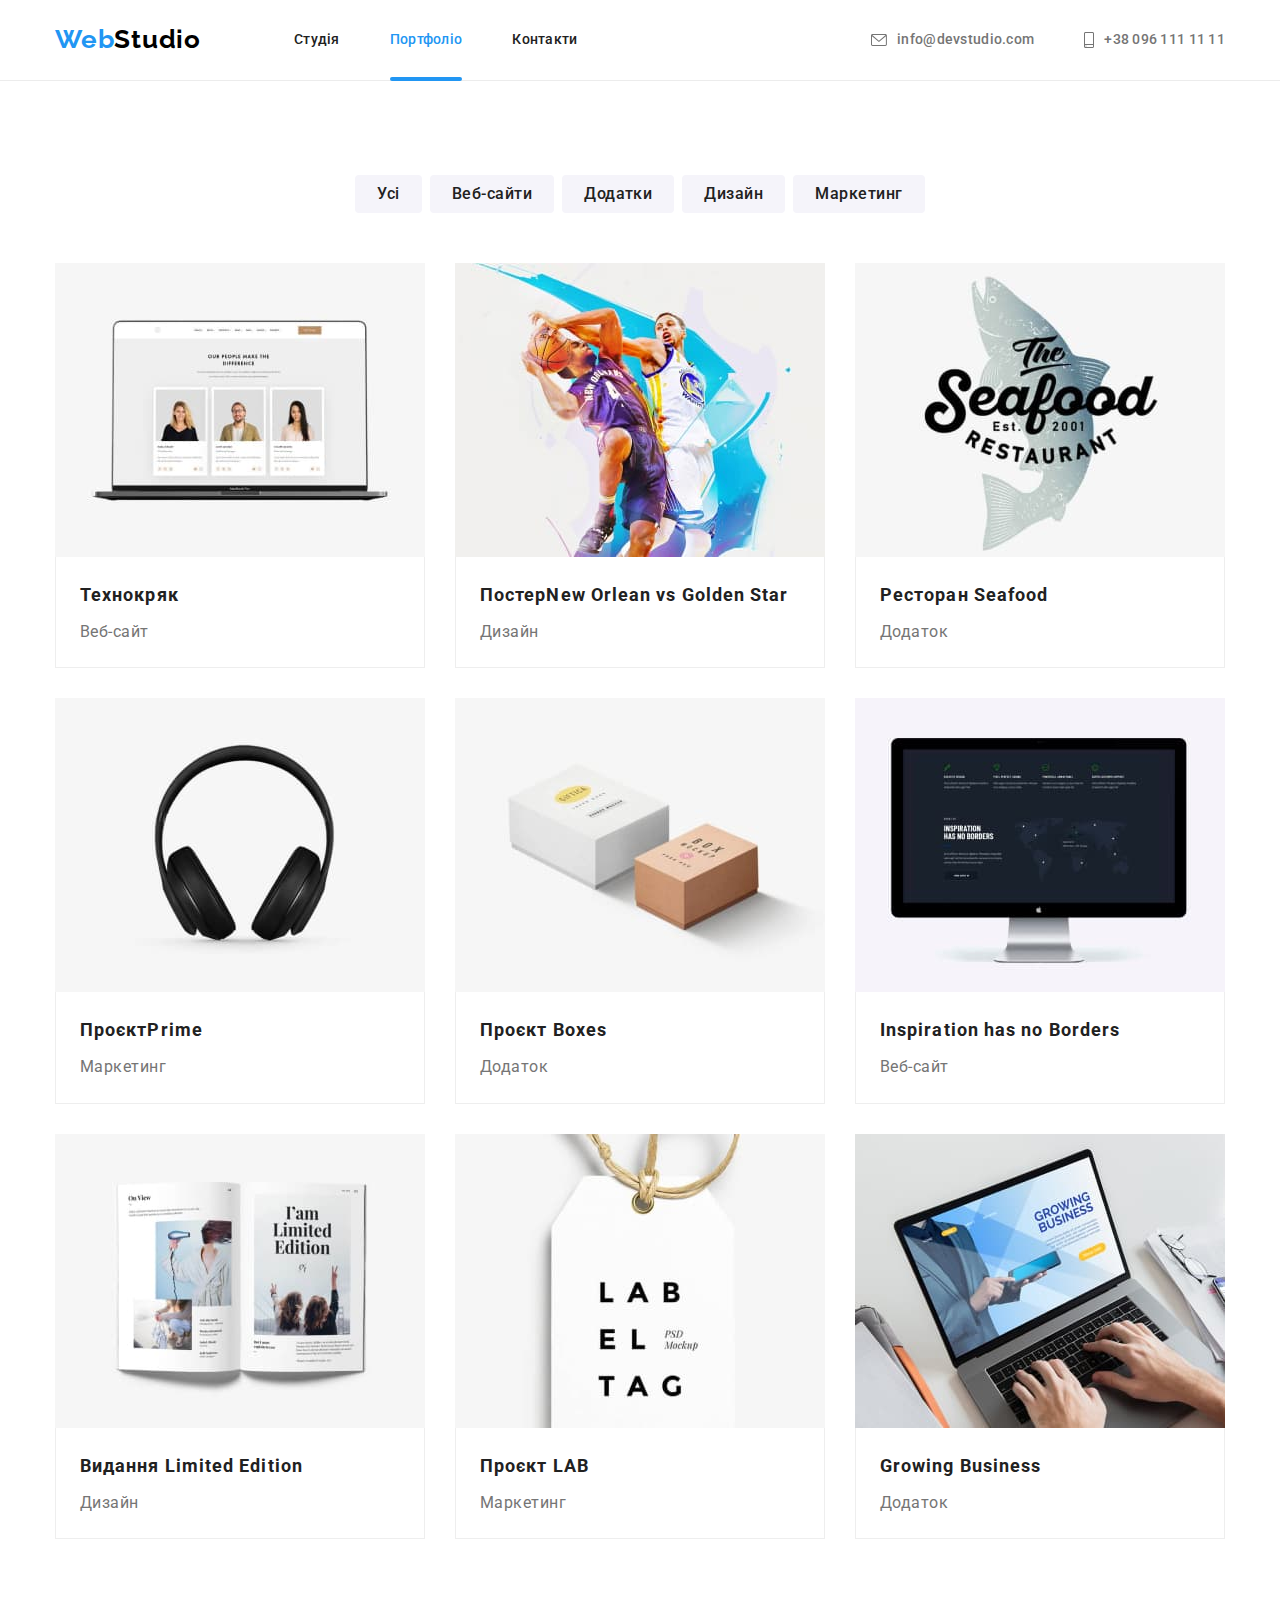
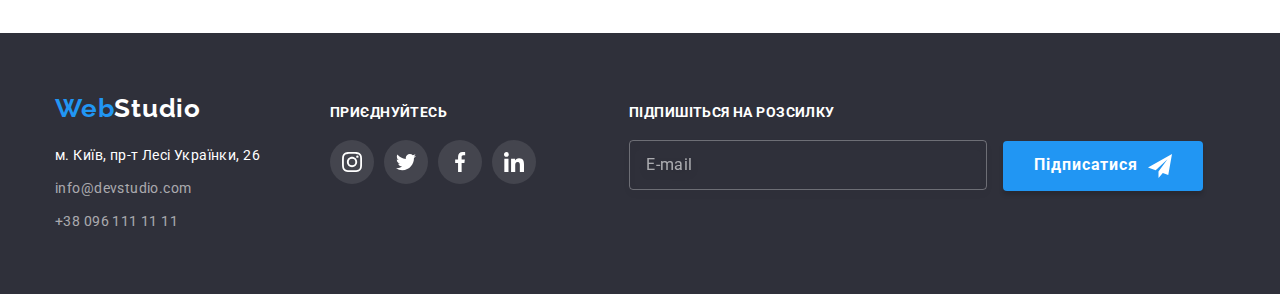
==== portfolio.html @ e301bd8f "Initial commit" ====
<!DOCTYPE html>
<html lang="uk">
  <head>
    <meta charset="UTF-8" />
    <meta http-equiv="X-UA-Compatible" content="IE=edge" />
    <meta name="viewport" content="width=device-width, initial-scale=1.0" />
    <link rel="preconnect" href="https://fonts.googleapis.com" />
    <link rel="preconnect" href="https://fonts.gstatic.com" crossorigin />
    <link
      href="https://fonts.googleapis.com/css2?family=Raleway:wght@700&family=Roboto:wght@400;500;700;900&display=swap"
      rel="stylesheet"
    />
    <link
      rel="stylesheet"
      href="https://cdnjs.cloudflare.com/ajax/libs/modern-normalize/1.1.0/modern-normalize.min.css"
    />
    <link rel="stylesheet" href="./css/styles.css" />
    <title>Портфоліо</title>
  </head>
  <body>
    <header class="header">
      <div class="container header-container">
        <nav class="header-nav">
          <a href="/" lang="en" class="logo link"
            ><span class="logo-web">Web</span>Studio</a
          >
          <ul class="header-list list">
            <li class="header-item">
              <a href="./index.html" class="link">Студія</a>
            </li>
            <li class="header-item">
              <a href="#" class="link current">Портфоліо</a>
            </li>
            <li class="header-item"><a href="#" class="link">Контакти</a></li>
          </ul>
        </nav>
        <ul class="kontacts-list list">
          <li class="kontakts-item">
            <a href="mailto:info@devstudio.com" class="link">
              <svg class="icon-mail" width="16" height="12">
                <use href="./img/icons.svg#icon-mail"></use>
              </svg>
              info@devstudio.com
            </a>
          </li>
          <li class="kontakts-item">
            <a href="tel:+380961111111" class="link">
              <svg class="icon-tel" width="10" height="16">
                <use href="./img/icons.svg#icon-tel"></use>
              </svg>
              +38 096 111 11 11
            </a>
          </li>
        </ul>
      </div>
    </header>
    <main>
      <!--Portfolio -->
      <section class="portfolio section">
        <div class="container">
          <h1 class="portfolio-title">Портфоліо</h1>
          <ul class="btn-list list">
            <li class="btn-item">
              <button type="button" class="portfolio-btn">Усі</button>
            </li>
            <li class="btn-item">
              <button type="button" class="portfolio-btn">Веб-сайти</button>
            </li>
            <li class="btn-item">
              <button type="button" class="portfolio-btn">Додатки</button>
            </li>
            <li class="btn-item">
              <button type="button" class="portfolio-btn">Дизайн</button>
            </li>
            <li class="btn-item">
              <button type="button" class="portfolio-btn">Маркетинг</button>
            </li>
          </ul>
          <ul class="img-list list">
            <li class="img-item">
              <a href="#" class="portfolio-link link">
                <div class="portfolio-thumb">
                  <img
                    src="./img/portfolio/techno.jpeg"
                    alt="відкрита веб-сторінка"
                    width="370"
                    height="294"
                  />
                  <div class="portfolio-hov">
                    <p class="hov-text">
                      Ресурс пропонує комплексні пропозиції з різним рівнем
                      функціоналу та сервісів. Все це дозволить відвідувачу
                      отримати вичерпні відомості про компанію чи приватну
                      особу.
                    </p>
                  </div>
                </div>
                <div class="img-description">
                  <h2 class="title">Технокряк</h2>
                  <p class="text">Веб-сайт</p>
                </div>
              </a>
            </li>
            <li class="img-item">
              <a href="#" class="portfolio-link link">
                <div class="portfolio-thumb">
                  <img
                    src="./img/portfolio/poster.jpeg"
                    alt="постер баскетбольної ко
                            манди"
                    width="370"
                    height="294"
                  />
                  <div class="portfolio-hov">
                    <p class="hov-text">
                      Ресурс пропонує комплексні пропозиції з різним рівнем
                      функціоналу та сервісів. Все це дозволить відвідувачу
                      отримати вичерпні відомості про компанію чи приватну
                      особу.
                    </p>
                  </div>
                </div>
                <div class="img-description">
                  <h2 class="title">
                    Постер<span lang="en">New Orlean vs Golden Star</span>
                  </h2>
                  <p class="text">Дизайн</p>
                </div>
              </a>
            </li>
            <li class="img-item">
              <a href="#" class="portfolio-link link">
                <div class="portfolio-thumb">
                  <img
                    src="./img/portfolio/restaurant.jpeg"
                    alt="логотип ресторану"
                    width="370"
                    height="294"
                  />
                  <div class="portfolio-hov">
                    <p class="hov-text">
                      Ресурс пропонує комплексні пропозиції з різним рівнем
                      функціоналу та сервісів. Все це дозволить відвідувачу
                      отримати вичерпні відомості про компанію чи приватну
                      особу.
                    </p>
                  </div>
                </div>
                <div class="img-description">
                  <h2 class="title">Ресторан <span lang="en">Seafood</span></h2>
                  <p class="text">Додаток</p>
                </div>
              </a>
            </li>
            <li class="img-item">
              <a href="#" class="portfolio-link link">
                <div class="portfolio-thumb">
                  <img
                    src="./img/portfolio/project-prime.jpeg"
                    alt="навушники"
                    width="370"
                    height="294"
                  />
                  <div class="portfolio-hov">
                    <p class="hov-text">
                      Ресурс пропонує комплексні пропозиції з різним рівнем
                      функціоналу та сервісів. Все це дозволить відвідувачу
                      отримати вичерпні відомості про компанію чи приватну
                      особу.
                    </p>
                  </div>
                </div>
                <div class="img-description">
                  <h2 class="title">Проєкт<span lang="en">Prime</span></h2>
                  <p class="text">Маркетинг</p>
                </div>
              </a>
            </li>
            <li class="img-item">
              <a href="#" class="portfolio-link link">
                <div class="portfolio-thumb">
                  <img
                    src="./img/portfolio/project-boxes.jpeg"
                    alt="коробки"
                    width="370"
                    height="294"
                  />
                  <div class="portfolio-hov">
                    <p class="hov-text">
                      Ресурс пропонує комплексні пропозиції з різним рівнем
                      функціоналу та сервісів. Все це дозволить відвідувачу
                      отримати вичерпні відомості про компанію чи приватну
                      особу.
                    </p>
                  </div>
                </div>
                <div class="img-description">
                  <h2 class="title">Проєкт <span lang="en">Boxes</span></h2>
                  <p class="text">Додаток</p>
                </div>
              </a>
            </li>
            <li class="img-item">
              <a href="#" class="portfolio-link link">
                <div class="portfolio-thumb">
                  <img
                    src="./img/portfolio/inspiration.jpeg"
                    alt="веб-сторінка дизайнерів"
                    width="370"
                    height="294"
                  />
                  <div class="portfolio-hov">
                    <p class="hov-text">
                      Ресурс пропонує комплексні пропозиції з різним рівнем
                      функціоналу та сервісів. Все це дозволить відвідувачу
                      отримати вичерпні відомості про компанію чи приватну
                      особу.
                    </p>
                  </div>
                </div>
                <div class="img-description">
                  <h2 class="title">
                    <span lang="en">Inspiration has no Borders</span>
                  </h2>
                  <p class="text">Веб-сайт</p>
                </div>
              </a>
            </li>
            <li class="img-item">
              <a href="#" class="portfolio-link link">
                <div class="portfolio-thumb">
                  <img
                    src="./img/portfolio/limited-edition.jpeg"
                    alt="розгорнута книга"
                    width="370"
                    height="294"
                  />
                  <div class="portfolio-hov">
                    <p class="hov-text">
                      Ресурс пропонує комплексні пропозиції з різним рівнем
                      функціоналу та сервісів. Все це дозволить відвідувачу
                      отримати вичерпні відомості про компанію чи приватну
                      особу.
                    </p>
                  </div>
                </div>
                <div class="img-description">
                  <h2 class="title">
                    Видання <span lang="en">Limited Edition</span>
                  </h2>
                  <p class="text">Дизайн</p>
                </div>
              </a>
            </li>
            <li class="img-item">
              <a href="#" class="portfolio-link link">
                <div class="portfolio-thumb">
                  <img
                    src="./img/portfolio/project-lab.jpeg"
                    alt="лейба"
                    width="370"
                    height="294"
                  />
                  <div class="portfolio-hov">
                    <p class="hov-text">
                      Ресурс пропонує комплексні пропозиції з різним рівнем
                      функціоналу та сервісів. Все це дозволить відвідувачу
                      отримати вичерпні відомості про компанію чи приватну
                      особу.
                    </p>
                  </div>
                </div>
                <div class="img-description">
                  <h2 class="title">Проєкт <span lang="en">LAB</span></h2>
                  <p class="text">Маркетинг</p>
                </div>
              </a>
            </li>
            <li class="img-item">
              <a href="#" class="portfolio-link link">
                <div class="portfolio-thumb">
                  <img
                    src="./img/portfolio/growing-buisnes.jpeg"
                    alt="друкування на клавіатурі ноутбука"
                    width="370"
                    height="294"
                  />
                  <div class="portfolio-hov">
                    <p class="hov-text">
                      Ресурс пропонує комплексні пропозиції з різним рівнем
                      функціоналу та сервісів. Все це дозволить відвідувачу
                      отримати вичерпні відомості про компанію чи приватну
                      особу.
                    </p>
                  </div>
                </div>
                <div class="img-description">
                  <h2 class="title">
                    <span lang="en">Growing Business</span>
                  </h2>
                  <p class="text">Додаток</p>
                </div>
              </a>
            </li>
          </ul>
        </div>
      </section>
    </main>
    <footer class="footer">
      <div class="footer-container container">
        <div>
          <a href="/" lang="en" class="logo-footer link"
            ><span class="logo-web">Web</span>Studio</a
          >
          <address class="footer-address">
            <ul class="footer-list list">
              <li class="footer-item">
                <a
                  href="https://goo.gl/maps/bjUP8EC5XPc2eE5U6"
                  target="_blank"
                  rel="noopener noreferrer nofollow "
                  class="link-address link"
                  >м. Київ, пр-т Лесі Українки, 26
                </a>
              </li>
              <li class="footer-item">
                <a href="mailto:info@devstudio.com" class="link"
                  >info@devstudio.com</a
                >
              </li>
              <li class="footer-item">
                <a href="tel:+380961111111" class="link">+38 096 111 11 11</a>
              </li>
            </ul>
          </address>
        </div>
        <div class="footer-social">
          <p class="footer-text">приєднуйтесь</p>
          <ul class="footer-soc-list list">
            <li class="social-item">
              <a class="footer-soc-link link" href="#">
                <svg class="footer-soc-icon" width="20" height="20">
                  <use href="./img/icons.svg#icon-instagram"></use>
                </svg>
              </a>
            </li>
            <li class="social-item">
              <a class="footer-soc-link link" href="#">
                <svg class="footer-soc-icon" width="20" height="20">
                  <use href="./img/icons.svg#icon-twitter"></use>
                </svg>
              </a>
            </li>
            <li class="social-item">
              <a class="footer-soc-link link" href="#">
                <svg class="footer-soc-icon" width="20" height="20">
                  <use href="./img/icons.svg#icon-facebook"></use>
                </svg>
              </a>
            </li>
            <li class="social-item">
              <a class="footer-soc-link link" href="#">
                <svg class="footer-soc-icon" width="20" height="20">
                  <use href="./img/icons.svg#icon-linkedin"></use>
                </svg>
              </a>
            </li>
          </ul>
        </div>
        <form class="footer-form">
          <p class="footer-text">підпишіться на розсилку</p>
          <input
            type="email"
            name="email"
            placeholder="E-mail"
            class="form-input"
          />
          <button type="submit" class="form-btn">
            <span>Підписатися</span>
            <svg width="24" height="24" class="send-icon">
              <use href="./img/icons.svg#icon-send"></use>
            </svg>
          </button>
        </form>
      </div>
    </footer>
  </body>
</html>
---- css/styles.css ----
:root {
  --primary-text-color: #757575;
  --title-text-color: #212121;
  --accent-color: #2196f3;
  --white-color: #ffffff;
  --logo-color: #000000;
  --background-color-footer: #2f303a;
  --background-color-main: #f5f5f5;
  --background-color-team: #f5f4fa;
  --footer-address-color: rgba(255, 255, 255, 0.6);
  --main-icon-color: #afb1b8;
}

body {
  color: var(--primary-text-color);
  font-family: "Roboto", sans-serif;
  font-weight: 400;
}

h1,
h2,
h3,
h4,
h5,
h6,
ul,
p {
  margin: 0;
  padding: 0;
}

.container {
  width: 1200px;
  padding-left: 15px;
  padding-right: 15px;
  margin-left: auto;
  margin-right: auto;
}

.section {
  padding-top: 94px;
  padding-bottom: 94px;
}

.link {
  text-decoration: none;
}

.list {
  list-style: none;
}

img,
svg {
  display: block;
}

/* Header */

.header {
  background-color: var(--white-color);
  border-bottom: 1px solid #ececec;
}

.header-container {
  display: flex;
  align-items: center;
}

.header-nav {
  display: flex;
}

.logo {
  color: var(--logo-color);
  font-family: "Raleway";
  font-weight: 700;
  font-size: 26px;
  line-height: 1.2;
  letter-spacing: 0.03em;
  margin-right: 93px;
  display: block;
  padding-top: 24px;
  padding-bottom: 25px;
}

.logo-web {
  color: var(--accent-color);
}

.header-list,
.kontacts-list {
  display: flex;
  align-items: center;
}

.header-list .link,
.kontacts-list .link {
  color: var(--title-text-color);
  font-weight: 500;
  font-size: 14px;
  line-height: 1.1;
  letter-spacing: 0.02em;
  padding-top: 32px;
  padding-bottom: 32px;
  display: flex;
  align-items: center;
  transition: color 250ms cubic-bezier(0.4, 0, 0.2, 1);
}

.header-list .link:hover,
.header-list .link:focus {
  color: var(--accent-color);
}

.header-list .current {
  position: relative;
  display: block;
  color: var(--accent-color);
}

.header-list .current::after {
  content: "";
  position: absolute;
  left: 0;
  bottom: -1px;
  display: block;
  width: 100%;
  height: 4px;
  background-color: var(--accent-color);
  border-radius: 2px;
}

.kontacts-list .link {
  color: var(--primary-text-color);
  transition: color 250ms cubic-bezier(0.4, 0, 0.2, 1);
}

.kontacts-list .link:hover,
.kontacts-list .link:focus {
  color: var(--accent-color);
}

.kontacts-list .link:hover svg,
.kontacts-list .link:focus svg {
  fill: var(--accent-color);
}

.header-item,
.kontakts-item:not(:last-child) {
  margin-right: 50px;
}

.kontacts-list {
  margin-left: auto;
}

.icon-mail,
.icon-tel {
  margin-right: 10px;
  fill: var(--primary-text-color);
  transition: fill 250ms cubic-bezier(0.4, 0, 0.2, 1);
}

.icon-tel:hover,
.icon-tel:focus {
  fill: var(--accent-color);
}

/* Hero */

.hero {
  max-width: 1600px;
  background-image: linear-gradient(
      rgba(47, 48, 58, 0.4),
      rgba(47, 48, 58, 0.4)
    ),
    url(../img/hero-bg.jpeg);
  background-color: #c4c4c4;
  text-align: center;
  padding-top: 200px;
  padding-bottom: 200px;
  margin-left: auto;
  margin-right: auto;
}

.hero-title {
  color: var(--white-color);
  font-weight: 900;
  font-size: 44px;
  line-height: 1.4;
  text-align: center;
  letter-spacing: 0.06em;
  text-transform: uppercase;
  width: 696px;
  margin-bottom: 30px;
  margin-right: auto;
  margin-left: auto;
}

.hero-btn {
  color: var(--white-color);
  background-color: var(--accent-color);
  font-weight: 700;
  font-size: 16px;
  line-height: 1.9;
  letter-spacing: 0.06em;
  cursor: pointer;
  font-family: inherit;
  padding: 10px 32px;
  border-width: 0;
  border-radius: 4px;
  box-shadow: 0px 4px 4px rgba(0, 0, 0, 0.15);
  transition: background-color 250ms cubic-bezier(0.4, 0, 0.2, 1);
}

.hero-btn:hover,
.hero-btn:focus {
  background-color: #188ce8;
}

/* Features */

.features,
.about {
  background-color: var(--white-color);
}

.features-img {
  display: flex;
  align-items: center;
  justify-content: center;
  width: 270px;
  height: 120px;
  background-color: var(--background-color-team);
  border-radius: 4px;
  margin-bottom: 30px;
}

.features-title {
  position: absolute;
  white-space: nowrap;
  width: 1px;
  height: 1px;
  overflow: hidden;
  border: 0;
  padding: 0;
  clip: rect(0 0 0 0);
  clip-path: inset(50%);
  margin: -1px;
}

.features-list {
  display: flex;
}

.features-list .title {
  color: var(--title-text-color);
  font-weight: 700;
  font-size: 14px;
  line-height: 1.1;
  letter-spacing: 0.03em;
  text-transform: uppercase;
  margin-bottom: 10px;
}

.features-item {
  width: 270px;
}

.features-item:not(:last-child) {
  margin-right: 30px;
}

.features-text {
  font-size: 14px;
  line-height: 1.7;
  letter-spacing: 0.03em;
}

/* About */

.about {
  padding-top: 0;
}

.about-title,
.team-title,
.clients-title {
  color: var(--title-text-color);
  font-weight: 700;
  font-size: 36px;
  line-height: 1.2;
  text-align: center;
  letter-spacing: 0.03em;
  margin-bottom: 50px;
}

.about-list {
  display: flex;
}

.about-item {
  position: relative;
}

.about-item:not(:last-child) {
  margin-right: 30px;
}

.about-description {
  position: absolute;
  left: 0;
  bottom: 0;
  display: flex;
  align-items: center;
  justify-content: center;
  width: 370px;
  height: 70px;
  background-color: rgba(47, 48, 58, 0.8);
}

.about-text {
  font-weight: 700;
  font-size: 14px;
  line-height: 1.1;
  text-align: center;
  letter-spacing: 0.03em;
  text-transform: uppercase;
  color: var(--white-color);
}

/* Our team */

.team {
  background-color: var(--background-color-team);
}

.team-list {
  display: flex;
}

.team-list .title {
  color: var(--title-text-color);
  font-weight: 500;
  font-size: 16px;
  line-height: 1.2;
  text-align: center;
  letter-spacing: 0.03em;
  margin-bottom: 10px;
}

.team-item {
  background-color: var(--white-color);
  width: 270px;
  box-shadow: 0px 1px 3px rgba(0, 0, 0, 0.12), 0px 1px 1px rgba(0, 0, 0, 0.14),
    0px 2px 1px rgba(0, 0, 0, 0.2);
  border-radius: 0px 0px 4px 4px;
}

.team-item:not(:last-child) {
  margin-right: 30px;
}

.team-text {
  font-size: 16px;
  line-height: 1.2;
  text-align: center;
  letter-spacing: 0.03em;
  margin-bottom: 16px;
}

.team-img {
  margin-bottom: 30px;
}

.social-list {
  display: flex;
  justify-content: center;
  margin-bottom: 30px;
}

.social-item {
  display: flex;
  width: 44px;
  height: 44px;
}

.social-link {
  display: flex;
  justify-content: center;
  align-items: center;
  width: 100%;
  height: 100%;
  border-radius: 50%;
  transition: background-color 250ms cubic-bezier(0.4, 0, 0.2, 1);
}

.social-link:hover,
.social-link:focus {
  background-color: var(--accent-color);
}

.social-link:hover svg,
.social-link:focus svg {
  fill: var(--white-color);
}

.social-item:not(:last-child) {
  margin-right: 10px;
}

.social-icon {
  fill: var(--main-icon-color);
  transition: fill 250ms cubic-bezier(0.4, 0, 0.2, 1);
}

/* Clients */

.clients-list {
  display: flex;
  justify-content: center;
}

.clients-item:not(:last-child) {
  margin-right: 30px;
}

.clients-link {
  display: flex;
  justify-content: center;
  align-items: center;
  width: 170px;
  height: 92px;
  border: 1px solid #afb1b8;
  border-radius: 4px;
  transition: border-color 250ms cubic-bezier(0.4, 0, 0.2, 1);
}

.client-icon {
  fill: var(--main-icon-color);
  transition: fill 250ms cubic-bezier(0.4, 0, 0.2, 1);
}

.clients-link:hover,
.clients-link:focus {
  border-color: var(--accent-color);
}

.clients-link:hover svg,
.clients-link:focus svg {
  fill: var(--accent-color);
}

/* Footer */

.footer-container {
  display: flex;
  align-items: baseline;
}

.footer {
  background-color: var(--background-color-footer);
  padding-top: 60px;
  padding-bottom: 60px;
}

.logo-footer {
  color: var(--white-color);
  font-family: "Raleway";
  font-weight: 700;
  font-size: 26px;
  line-height: 1.2;
  letter-spacing: 0.03em;
}

.footer-address {
  font-style: normal;
}

.footer-list {
  margin-top: 20px;
}

.footer-item .link {
  color: var(--footer-address-color);
  font-size: 14px;
  line-height: 1.7;
  letter-spacing: 0.03em;
  transition: color 250ms cubic-bezier(0.4, 0, 0.2, 1);
}

.footer-item .link-address {
  color: var(--white-color);
  transition: color 250ms cubic-bezier(0.4, 0, 0.2, 1);
}

.footer-item:not(:last-child) {
  margin-bottom: 9px;
}

.link-address:hover,
.link-address:focus {
  color: var(--accent-color);
}

.footer-item .link:hover,
.footer-item .link:focus {
  color: var(--accent-color);
}

.footer-social {
  margin-left: 70px;
}

.footer-text {
  font-weight: 700;
  font-size: 14px;
  line-height: 1.1;
  letter-spacing: 0.03em;
  text-transform: uppercase;
  color: var(--white-color);
  margin-bottom: 20px;
}

.footer-soc-list {
  display: flex;
  justify-content: center;
}

.footer-soc-link {
  display: flex;
  justify-content: center;
  align-items: center;
  background-color: rgba(255, 255, 255, 0.1);
  border-radius: 50%;
  width: 100%;
  height: 100%;
  transition: background-color 250ms cubic-bezier(0.4, 0, 0.2, 1);
}

.footer-soc-link:hover,
.footer-soc-link:focus {
  background-color: var(--accent-color);
}

.footer-soc-icon {
  fill: var(--white-color);
}

.footer-form {
  margin-left: 93px;
}

.form-input {
  width: 358px;
  height: 50px;
  padding: 15px 16px;
  border: 1px solid rgba(255, 255, 255, 0.3);
  filter: drop-shadow(0px 4px 4px rgba(0, 0, 0, 0.15));
  border-radius: 4px;
  background-color: inherit;
  outline: transparent;
  transition: border-color 250ms cubic-bezier(0.4, 0, 0.2, 1);
  color: var(--white-color);
  font-size: 14px;
  line-height: 1.7;
  letter-spacing: 0.03em;
}

.form-input::placeholder {
  font-size: 16px;
  line-height: 1.3;
  letter-spacing: 0.03em;
  color: rgba(255, 255, 255, 0.6);
  opacity: 1;
  transition: opacity 250ms cubic-bezier(0.4, 0, 0.2, 1);
}

.form-input:focus::placeholder {
  opacity: 0;
}

.form-input:focus {
  border-color: var(--accent-color);
}

.form-btn {
  display: inline-flex;
  justify-content: center;
  align-items: center;
  width: 200px;
  height: 50px;
  padding: 0;
  margin-left: 12px;
  border: none;
  background-color: var(--accent-color);
  box-shadow: 0px 4px 4px rgba(0, 0, 0, 0.15);
  border-radius: 4px;
  cursor: pointer;
  font-weight: 700;
  font-size: 16px;
  line-height: 1.9;
  letter-spacing: 0.06em;
  color: var(--white-color);
  transition: background-color 250ms cubic-bezier(0.4, 0, 0.2, 1);
}

.form-btn:hover,
.form-btn:focus {
  background-color: #188ce8;
}

.send-icon {
  display: inline-block;
  margin-left: 10px;
}

/* Portfolio */

.portfolio {
  background-color: var(--white-color);
}

.portfolio-title {
  position: absolute;
  white-space: nowrap;
  width: 1px;
  height: 1px;
  overflow: hidden;
  border: 0;
  padding: 0;
  clip: rect(0 0 0 0);
  clip-path: inset(50%);
  margin: -1px;
}

.btn-list {
  display: flex;
  justify-content: center;
  margin-bottom: 50px;
}

.btn-item:not(:last-child) {
  margin-right: 8px;
}

.portfolio-btn {
  background-color: var(--background-color-team);
  color: var(--title-text-color);
  font-family: inherit;
  font-weight: 500;
  font-size: 16px;
  line-height: 1.6;
  text-align: center;
  letter-spacing: 0.03em;
  cursor: pointer;
  padding: 6px 22px;
  border: none;
  border-radius: 4px;
  transition: background-color 250ms cubic-bezier(0.4, 0, 0.2, 1),
    color 250ms cubic-bezier(0.4, 0, 0.2, 1),
    box-shadow 250ms cubic-bezier(0.4, 0, 0.2, 1);
}

.portfolio-btn:not(:last-child) {
  margin-right: 8px;
}

.portfolio-btn:hover,
.portfolio-btn:focus {
  background-color: var(--accent-color);
  color: var(--white-color);
  padding: 6px 25px;
  box-shadow: 0px 3px 1px rgba(0, 0, 0, 0.1), 0px 1px 2px rgba(0, 0, 0, 0.08),
    0px 2px 2px rgba(0, 0, 0, 0.12);
}

.img-list {
  display: flex;
  flex-wrap: wrap;
}

.img-item {
  background-color: var(--white-color);
  width: 370px;
}

.img-item:not(:nth-child(3n + 3)) {
  margin-right: 30px;
}

.img-item:nth-child(-n + 6) {
  margin-bottom: 30px;
}

.img-item .title {
  color: var(--title-text-color);
  font-weight: 700;
  font-size: 18px;
  line-height: 2;
  letter-spacing: 0.06em;
  margin-bottom: 4px;
}

.img-item .text {
  color: var(--primary-text-color);
  font-size: 16px;
  line-height: 1.9;
  letter-spacing: 0.03em;
}

.portfolio-link {
  display: block;
  transition: box-shadow 250ms cubic-bezier(0.4, 0, 0.2, 1);
}

.portfolio-link:hover,
.portfolio-link:focus {
  box-shadow: 0px 1px 1px rgba(0, 0, 0, 0.12), 0px 4px 4px rgba(0, 0, 0, 0.06),
    1px 4px 6px rgba(0, 0, 0, 0.16);
}

.img-description {
  padding: 20px 24px;
  border: 1px solid #eeeeee;
  border-top: none;
}

.portfolio-thumb {
  position: relative;
  overflow: hidden;
}

.portfolio-hov {
  position: absolute;
  left: 0;
  top: 0;
  padding: 63px 24px;
  width: 370px;
  height: 294px;
  background-color: rgba(33, 150, 243, 0.9);
  transform: translateY(100%);
  transition: transform 250ms cubic-bezier(0.4, 0, 0.2, 1);
}

.portfolio-link:hover .portfolio-hov,
.portfolio-link:focus .portfolio-hov {
  transform: translateY(0);
}

.hov-text {
  font-size: 18px;
  line-height: 1.6;
  letter-spacing: 0.03em;
  color: var(--white-color);
}

/* Modal window */

.backdrop {
  position: fixed;
  left: 0;
  top: 0;
  width: 100%;
  height: 100%;
  background-color: rgba(0, 0, 0, 0.2);
  opacity: 1;
  transition: opacity 250ms cubic-bezier(0.4, 0, 0.2, 1),
    visibility 250ms cubic-bezier(0.4, 0, 0.2, 1);
}

.backdrop.is-hidden {
  visibility: hidden;
  opacity: 0;
  pointer-events: none;
}

.modal {
  position: absolute;
  left: 50%;
  top: 50%;
  width: 528px;
  height: 581px;
  background-color: var(--white-color);
  box-shadow: 0px 1px 3px rgba(0, 0, 0, 0.12), 0px 1px 1px rgba(0, 0, 0, 0.14),
    0px 2px 1px rgba(0, 0, 0, 0.2);
  border-radius: 4px;
  transform: translate(-50%, -50%) scale(1);
  transition: transform 250ms cubic-bezier(0.4, 0, 0.2, 1);
  padding: 40px;
}

.backdrop.is-hidden .modal {
  transform: translate(-50%, -50%) scale(0.9);
}

.close-btn {
  position: absolute;
  right: 8px;
  top: 8px;
  display: flex;
  align-items: center;
  justify-content: center;
  width: 30px;
  height: 30px;
  background-color: var(--white-color);
  border: 1px solid rgba(0, 0, 0, 0.1);
  border-radius: 50%;
  cursor: pointer;
  transition: fill 250ms cubic-bezier(0.4, 0, 0.2, 1);
}

.close-btn:hover,
.close-btn:focus {
  fill: var(--accent-color);
}

.modal-text {
  margin-bottom: 12px;
  font-weight: 700;
  font-size: 20px;
  line-height: 1.2;
  text-align: center;
  letter-spacing: 0.03em;
  color: var(--title-text-color);
}

.modal-input {
  display: block;
  padding: 12px 42px;
  width: 448px;
  height: 40px;
  border: 1px solid rgba(33, 33, 33, 0.2);
  border-radius: 4px;
  font-size: 14px;
  line-height: 1.7;
  letter-spacing: 0.03em;
  color: var(--title-text-color);
  outline: transparent;
  transition: border-color 250ms cubic-bezier(0.4, 0, 0.2, 1);
}

.modal-input:focus {
  border-color: var(--accent-color);
}

.modal-input + .modal-icon {
  fill: var(--title-text-color);
  transition: fill 250ms cubic-bezier(0.4, 0, 0.2, 1);
}

.modal-input:focus + .modal-icon {
  fill: var(--accent-color);
}

.modal-item:not(:last-child) {
  margin-bottom: 10px;
}

.modal-item:last-child {
  margin-bottom: 20px;
}

.wrap {
  position: relative;
}

.modal-icon {
  position: absolute;
  left: 12px;
  top: 50%;
  transform: translateY(-50%);
}

.form-text {
  display: inline-block;
  margin-bottom: 4px;
  font-size: 12px;
  line-height: 1.2;
  letter-spacing: 0.01em;
  color: var(--primary-text-color);
}

.textarea {
  padding: 12px 16px;
  resize: none;
  width: 448px;
  height: 120px;
}

.textarea::placeholder {
  font-size: 12px;
  line-height: 1.2;
  letter-spacing: 0.01em;
  color: rgba(117, 117, 117, 0.5);
  opacity: 1;
  transition: opacity 250ms cubic-bezier(0.4, 0, 0.2, 1);
}

.textarea:focus::placeholder {
  opacity: 0;
}

.modal-privacy {
  display: flex;
  align-items: center;
  justify-content: center;
  margin-bottom: 30px;
}

.checkbox-input {
  position: absolute;
  white-space: nowrap;
  width: 1px;
  height: 1px;
  overflow: hidden;
  border: 0;
  padding: 0;
  clip: rect(0 0 0 0);
  clip-path: inset(50%);
  margin: -1px;
}

.check-icon {
  display: inline-block;
  width: 16px;
  height: 15px;
  background-image: url(../img/checkbox.svg);
  transition: background-image 250ms cubic-bezier(0.4, 0, 0.2, 1);
}

.checkbox-input:checked + .check-icon {
  background-image: url(../img/checkbox-activ.svg);
}

.privacy-text {
  margin-left: 7px;
  font-size: 14px;
  line-height: 1.7;
  letter-spacing: 0.03em;
  color: var(--primary-text-color);
}

.modal-link {
  color: var(--accent-color);
}

.modal-btn {
  display: flex;
  align-items: center;
  justify-content: center;
  width: 200px;
  height: 50px;
  background-color: var(--accent-color);
  box-shadow: 0px 4px 4px rgba(0, 0, 0, 0.15);
  border-radius: 4px;
  border: none;
  cursor: pointer;
  font-weight: 700;
  font-size: 16px;
  line-height: 1.9;
  letter-spacing: 0.06em;
  color: var(--white-color);
  margin-left: auto;
  margin-right: auto;
  transition: background-color 250ms cubic-bezier(0.4, 0, 0.2, 1);
}

.modal-btn:hover,
.modal-btn:focus {
  background-color: #188ce8;
}
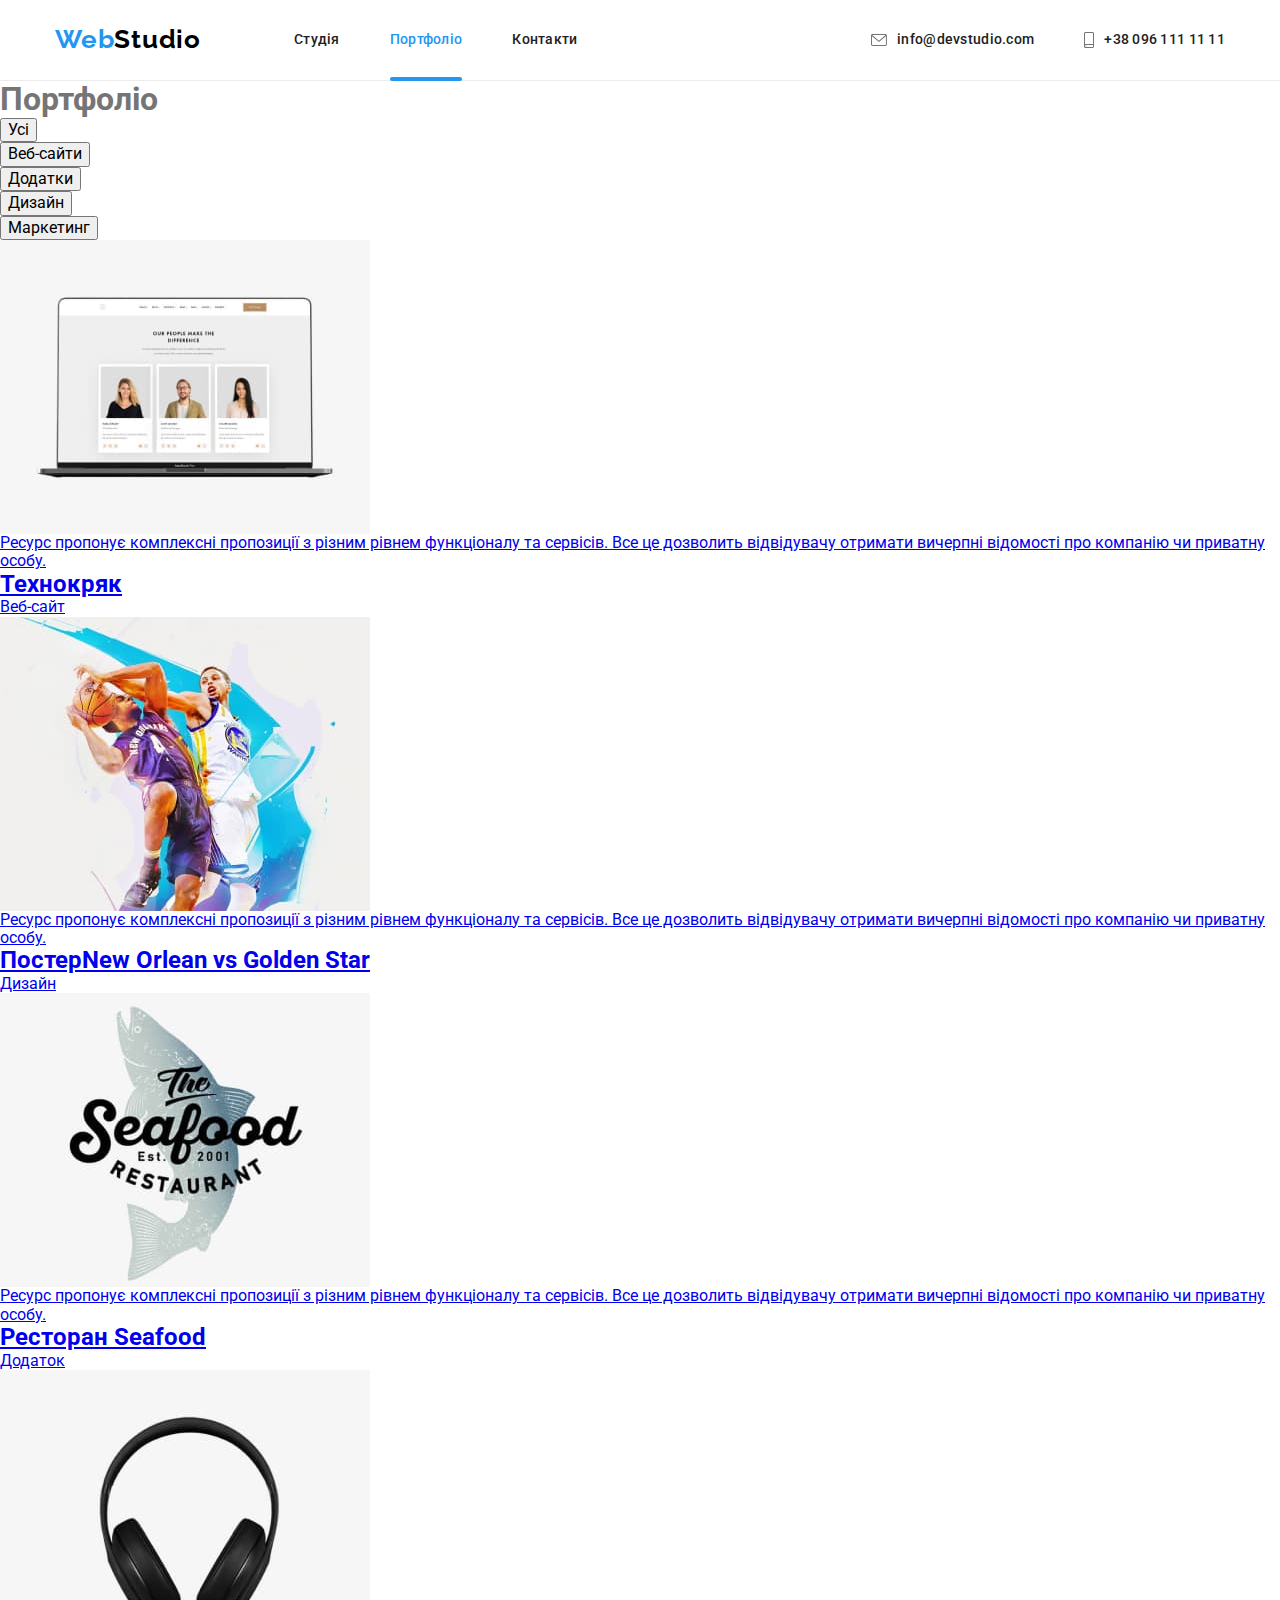
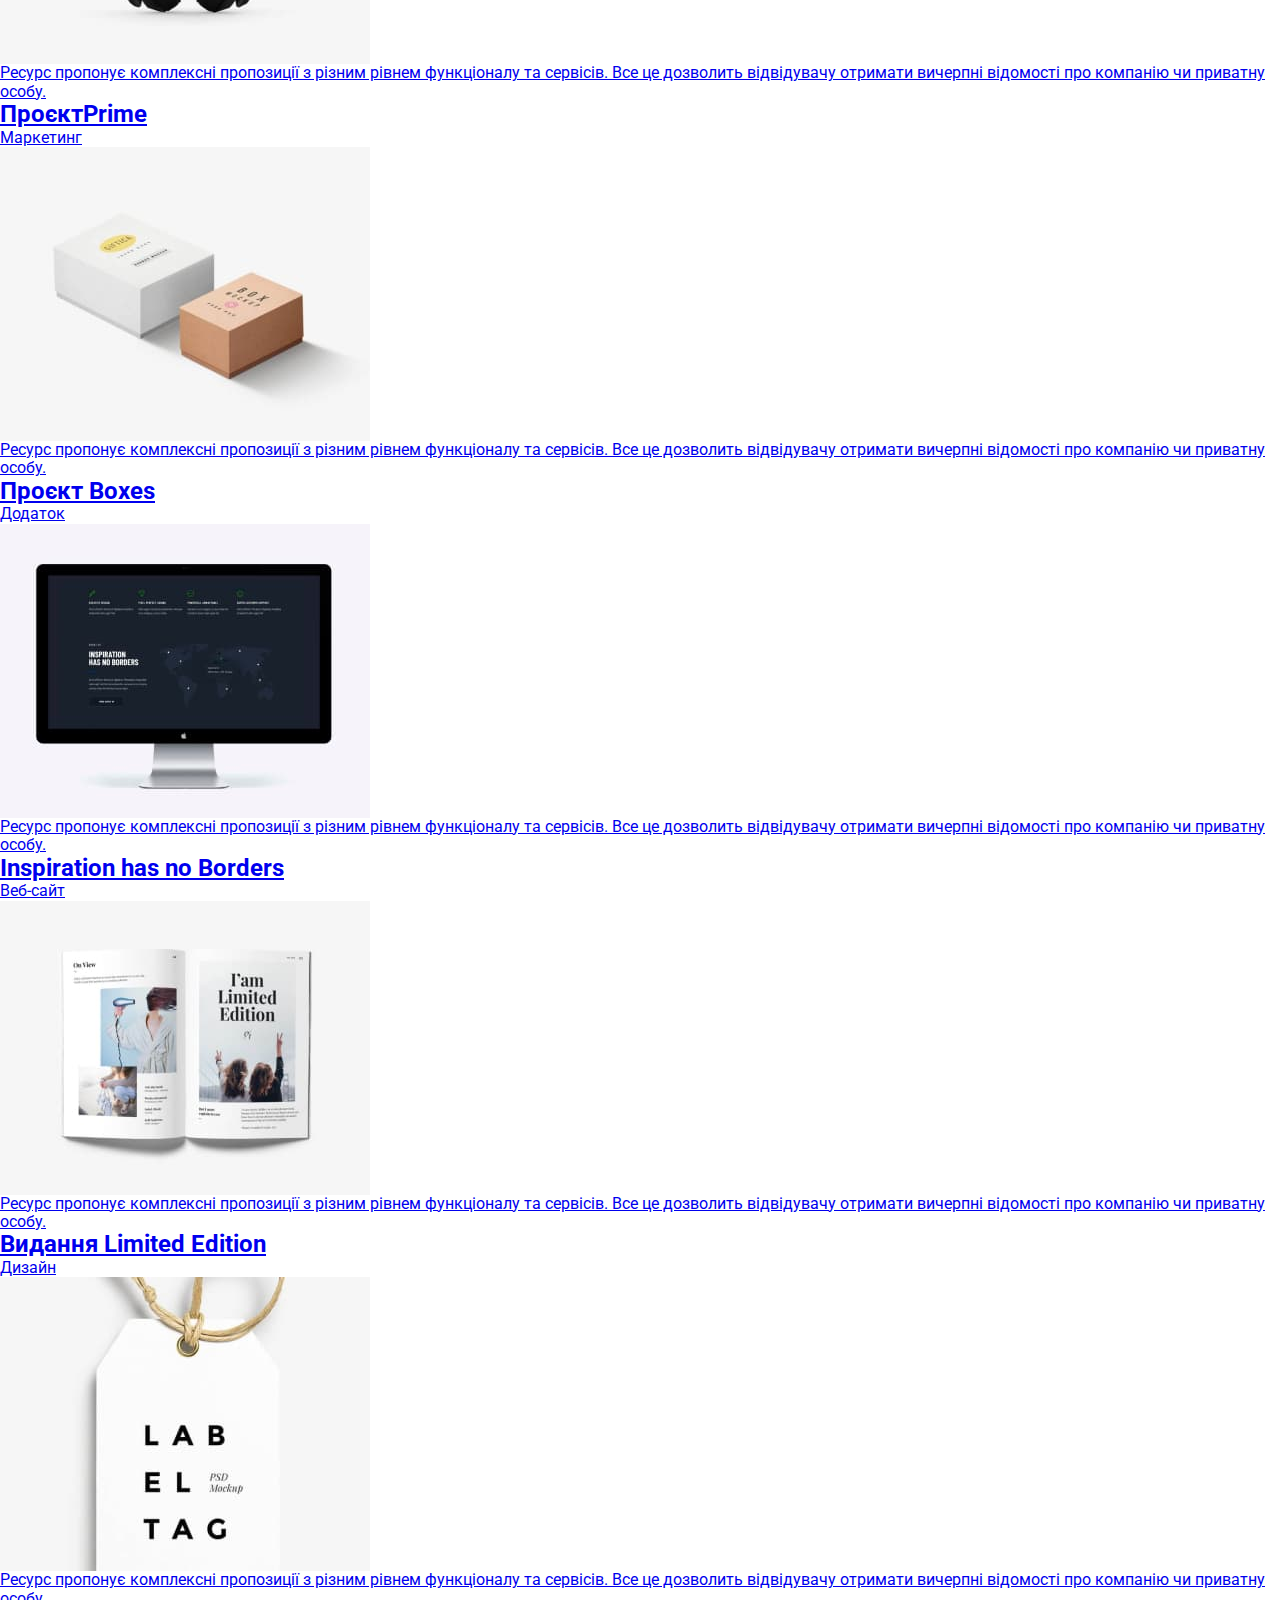
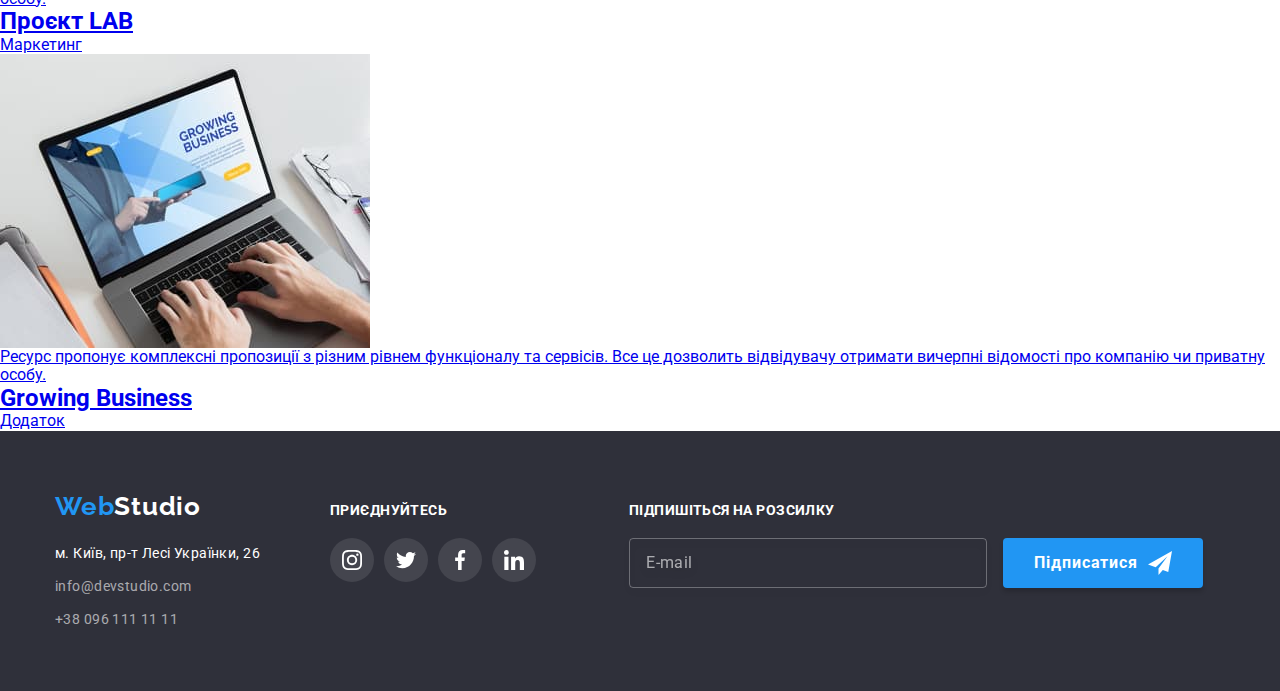
==== commit 94a5b6f0: "finished studio" ====
--- a/portfolio.html
+++ b/portfolio.html
@@ -14,38 +14,38 @@
       rel="stylesheet"
       href="https://cdnjs.cloudflare.com/ajax/libs/modern-normalize/1.1.0/modern-normalize.min.css"
     />
-    <link rel="stylesheet" href="./css/styles.css" />
+    <link rel="stylesheet" href="./css/main.min.css" />
     <title>Портфоліо</title>
   </head>
   <body>
     <header class="header">
-      <div class="container header-container">
-        <nav class="header-nav">
-          <a href="/" lang="en" class="logo link"
-            ><span class="logo-web">Web</span>Studio</a
+      <div class="header__container">
+        <nav class="header__nav">
+          <a href="/" lang="en" class="logo header__logo"
+            ><span class="logo__text">Web</span>Studio</a
           >
-          <ul class="header-list list">
-            <li class="header-item">
-              <a href="./index.html" class="link">Студія</a>
-            </li>
-            <li class="header-item">
-              <a href="#" class="link current">Портфоліо</a>
-            </li>
-            <li class="header-item"><a href="#" class="link">Контакти</a></li>
+          <ul class="nav-list">
+            <li class="nav-list__item">
+              <a href="#" class="nav-list__link">Студія</a>
+            </li>
+            <li class="nav-list__item">
+              <a href="./portfolio.html" class="nav-list__link nav-list__link--current">Портфоліо</a>
+            </li>
+            <li class="nav-list__item"><a href="#" class="nav-list__link">Контакти</a></li>
           </ul>
         </nav>
-        <ul class="kontacts-list list">
-          <li class="kontakts-item">
-            <a href="mailto:info@devstudio.com" class="link">
-              <svg class="icon-mail" width="16" height="12">
+        <ul class="contacts">
+          <li class="contacts__item">
+            <a href="mailto:info@devstudio.com" class="contacts__link">
+              <svg class="contacts__icon" width="16" height="12">
                 <use href="./img/icons.svg#icon-mail"></use>
               </svg>
               info@devstudio.com
             </a>
           </li>
-          <li class="kontakts-item">
-            <a href="tel:+380961111111" class="link">
-              <svg class="icon-tel" width="10" height="16">
+          <li class="contacts__item">
+            <a href="tel:+380961111111" class="contacts__link">
+              <svg class="contacts__icon" width="10" height="16">
                 <use href="./img/icons.svg#icon-tel"></use>
               </svg>
               +38 096 111 11 11
@@ -54,6 +54,7 @@
         </ul>
       </div>
     </header>
+
     <main>
       <!--Portfolio -->
       <section class="portfolio section">
@@ -306,61 +307,62 @@
         </div>
       </section>
     </main>
+    
     <footer class="footer">
-      <div class="footer-container container">
+      <div class="footer__container">
         <div>
-          <a href="/" lang="en" class="logo-footer link"
-            ><span class="logo-web">Web</span>Studio</a
+          <a href="/" lang="en" class="logo logo--white"
+            ><span class="logo__text">Web</span>Studio</a
           >
-          <address class="footer-address">
-            <ul class="footer-list list">
-              <li class="footer-item">
+          <address class="address">
+            <ul class="address__list">
+              <li class="address__item">
                 <a
                   href="https://goo.gl/maps/bjUP8EC5XPc2eE5U6"
                   target="_blank"
                   rel="noopener noreferrer nofollow "
-                  class="link-address link"
+                  class="address__link address__link--white"
                   >м. Київ, пр-т Лесі Українки, 26
                 </a>
               </li>
-              <li class="footer-item">
-                <a href="mailto:info@devstudio.com" class="link"
+              <li class="address__item">
+                <a href="mailto:info@devstudio.com" class="address__link"
                   >info@devstudio.com</a
                 >
               </li>
-              <li class="footer-item">
-                <a href="tel:+380961111111" class="link">+38 096 111 11 11</a>
+              <li class="address__item">
+                <a href="tel:+380961111111" class="address__link">+38 096 111 11 11</a>
               </li>
             </ul>
           </address>
         </div>
         <div class="footer-social">
-          <p class="footer-text">приєднуйтесь</p>
-          <ul class="footer-soc-list list">
-            <li class="social-item">
-              <a class="footer-soc-link link" href="#">
-                <svg class="footer-soc-icon" width="20" height="20">
+          <p class="footer-social__label">приєднуйтесь</p>
+          <ul class="footer-soc-list">
+            <li class="footer-soc-list__item">
+              <a class="footer-soc-list__link link" href="#">
+                <svg class="footer-soc-list__icon" width="20" height="20">
                   <use href="./img/icons.svg#icon-instagram"></use>
                 </svg>
               </a>
             </li>
-            <li class="social-item">
-              <a class="footer-soc-link link" href="#">
-                <svg class="footer-soc-icon" width="20" height="20">
+            <li class="footer-soc-list__item">
+              <a class="footer-soc-list__link link" href="#">
+                <svg class="footer-soc-list__icon" width="20" height="20">
                   <use href="./img/icons.svg#icon-twitter"></use>
                 </svg>
               </a>
             </li>
-            <li class="social-item">
-              <a class="footer-soc-link link" href="#">
-                <svg class="footer-soc-icon" width="20" height="20">
+            <li class="footer-soc-list__item">
+              <a class="footer-soc-list__link link" href="#">
+                <svg class="footer-soc-list__icon" width="20" height="20">
                   <use href="./img/icons.svg#icon-facebook"></use>
                 </svg>
               </a>
             </li>
-            <li class="social-item">
-              <a class="footer-soc-link link" href="#">
-                <svg class="footer-soc-icon" width="20" height="20">
+            <li class="footer-soc-list__item">
+              <a class="footer-soc-list__link link" href="#">
+                <svg class="footer-soc-list__icon" width="20" height="20">
                   <use href="./img/icons.svg#icon-linkedin"></use>
                 </svg>
               </a>
@@ -368,16 +370,17 @@
           </ul>
         </div>
         <form class="footer-form">
-          <p class="footer-text">підпишіться на розсилку</p>
+          <p class="footer-form__label">підпишіться на розсилку</p>
           <input
             type="email"
             name="email"
             placeholder="E-mail"
-            class="form-input"
+            autocomplete="off"
+            class="footer-form__input"
           />
-          <button type="submit" class="form-btn">
+          <button type="submit" class="footer-form-btn">
             <span>Підписатися</span>
-            <svg width="24" height="24" class="send-icon">
+            <svg width="24" height="24" class="footer-form-btn__icon">
               <use href="./img/icons.svg#icon-send"></use>
             </svg>
           </button>
--- a/css/main.min.css
+++ b/css/main.min.css
@@ -0,0 +1 @@
+h1,h2,h3,h4,h5,h6,ul,p{margin:0;padding:0}img,svg{display:block}body{background-color:#fff;color:#757575;font-family:"Roboto",sans-serif;font-weight:400}.footer__container,.clients__container,.team__container,.about__container,.features__container,.header__container{width:1200px;padding-left:15px;padding-right:15px;margin-left:auto;margin-right:auto}.clients,.team,.features{padding-top:94px;padding-bottom:94px}.footer-soc-list__link,.address__link,.social-list__link,.logo,.nav-list__link,.contacts__link{text-decoration:none}.modal-form__list,.footer-soc-list,.address__list,.clients-list,.social-list,.team-list,.features-list,.about-list,.nav-list,.contacts{list-style:none}.modal-form__checkbox-input,.features__title{white-space:nowrap;position:absolute;width:1px;height:1px;overflow:hidden;border:0;padding:0;clip:rect(0 0 0 0);-webkit-clip-path:inset(50%);clip-path:inset(50%);margin:-1px}.header{border-bottom:1px solid #ececec}.header__container{display:-webkit-box;display:-ms-flexbox;display:flex;-webkit-box-align:center;-ms-flex-align:center;align-items:center}.header__nav{display:-webkit-box;display:-ms-flexbox;display:flex}.nav-list,.contacts{display:-webkit-box;display:-ms-flexbox;display:flex;-webkit-box-align:center;-ms-flex-align:center;align-items:center}.nav-list__item:not(:last-child){margin-right:50px}.nav-list__link,.contacts__link{color:#212121;font-weight:500;font-size:14px;line-height:1.1;letter-spacing:.02em;padding-top:32px;padding-bottom:32px;display:-webkit-box;display:-ms-flexbox;display:flex;-webkit-box-align:center;-ms-flex-align:center;align-items:center;-webkit-transition:color 250ms cubic-bezier(0.4, 0, 0.2, 1);transition:color 250ms cubic-bezier(0.4, 0, 0.2, 1)}.nav-list__link:hover,.contacts__link:hover,.nav-list__link:focus,.contacts__link:focus{color:#2196f3}.nav-list__link--current{position:relative;display:block;color:#2196f3}.nav-list__link--current:after{content:"";position:absolute;left:0;bottom:-1px;display:block;width:100%;height:4px;background-color:#2196f3;border-radius:2px}.contacts{margin-left:auto}.contacts__item:not(:last-child){margin-right:50px}.contacts__link:hover,.contacts__link:focus{color:#2196f3}.contacts__link:hover .contacts__icon,.contacts__link:focus .contacts__icon{fill:#2196f3}.contacts__icon{margin-right:10px;fill:#757575;-webkit-transition:fill 250ms cubic-bezier(0.4, 0, 0.2, 1);transition:fill 250ms cubic-bezier(0.4, 0, 0.2, 1)}.contacts__icon:hover,.contacts__icon:focus{fill:#2196f3}.logo{color:#000;font-family:"Raleway";font-weight:700;font-size:26px;line-height:1.2;letter-spacing:.03em}.logo__text{color:#2196f3}.logo--white{color:#fff}.header__logo{margin-right:93px;display:block;padding-top:24px;padding-bottom:25px}.hero{max-width:1600px;background-image:-webkit-gradient(linear, left top, left bottom, from(rgba(47, 48, 58, 0.4)), to(rgba(47, 48, 58, 0.4))),url(../img/hero-bg.jpeg);background-image:linear-gradient(rgba(47, 48, 58, 0.4), rgba(47, 48, 58, 0.4)),url(../img/hero-bg.jpeg);background-color:#c4c4c4;text-align:center;padding-top:200px;padding-bottom:200px;margin-left:auto;margin-right:auto}.hero__title{color:#fff;font-weight:900;font-size:44px;line-height:1.4;text-align:center;letter-spacing:.06em;text-transform:uppercase;width:696px;margin-bottom:30px;margin-right:auto;margin-left:auto}.hero-btn{color:#fff;background-color:#2196f3;font-weight:700;font-size:16px;line-height:1.9;letter-spacing:.06em;cursor:pointer;font-family:inherit;padding:10px 32px;border-width:0;border-radius:4px;-webkit-box-shadow:0px 4px 4px rgba(0,0,0,.15);box-shadow:0px 4px 4px rgba(0,0,0,.15);-webkit-transition:background-color 250ms cubic-bezier(0.4, 0, 0.2, 1);transition:background-color 250ms cubic-bezier(0.4, 0, 0.2, 1)}.hero-btn:hover,.hero-btn:focus{background-color:#188ce8}.features-list,.about-list{display:-webkit-box;display:-ms-flexbox;display:flex}.features-list__item{width:270px}.features-list__item:not(:last-child){margin-right:30px}.features-list__img{display:-webkit-box;display:-ms-flexbox;display:flex;-webkit-box-align:center;-ms-flex-align:center;align-items:center;-webkit-box-pack:center;-ms-flex-pack:center;justify-content:center;width:270px;height:120px;background-color:#f5f4fa;border-radius:4px;margin-bottom:30px}.features-list__title{color:#212121;font-weight:700;font-size:14px;line-height:1.1;letter-spacing:.03em;text-transform:uppercase;margin-bottom:10px}.features-list__text{font-size:14px;line-height:1.7;letter-spacing:.03em}.about{padding-top:0;padding-bottom:94px}.about__title,.clients__title,.team__title{color:#212121;font-weight:700;font-size:36px;line-height:1.2;text-align:center;letter-spacing:.03em;margin-bottom:50px}.about-list__item{position:relative}.about-list__item:not(:last-child){margin-right:30px}.about-list__description{position:absolute;left:0;bottom:0;display:-webkit-box;display:-ms-flexbox;display:flex;-webkit-box-align:center;-ms-flex-align:center;align-items:center;-webkit-box-pack:center;-ms-flex-pack:center;justify-content:center;width:370px;height:70px;background-color:rgba(47,48,58,.8)}.about-list__text{font-weight:700;font-size:14px;line-height:1.1;text-align:center;letter-spacing:.03em;text-transform:uppercase;color:#fff}.team{background-color:#f5f4fa}.team-list{display:-webkit-box;display:-ms-flexbox;display:flex}.team-list__item{background-color:#fff;width:270px;-webkit-box-shadow:0px 1px 3px rgba(0,0,0,.12),0px 1px 1px rgba(0,0,0,.14),0px 2px 1px rgba(0,0,0,.2);box-shadow:0px 1px 3px rgba(0,0,0,.12),0px 1px 1px rgba(0,0,0,.14),0px 2px 1px rgba(0,0,0,.2);border-radius:0px 0px 4px 4px}.team-list__item:not(:last-child){margin-right:30px}.team-list__img{margin-bottom:30px}.team-list__title{color:#212121;font-weight:500;font-size:16px;line-height:1.2;text-align:center;letter-spacing:.03em;margin-bottom:10px}.team-list__text{font-size:16px;line-height:1.2;text-align:center;letter-spacing:.03em;margin-bottom:16px}.social-list{display:-webkit-box;display:-ms-flexbox;display:flex;-webkit-box-pack:center;-ms-flex-pack:center;justify-content:center;margin-bottom:30px}.social-list__item,.footer-soc-list__item{display:-webkit-box;display:-ms-flexbox;display:flex;width:44px;height:44px}.social-list__item:not(:last-child),.footer-soc-list__item:not(:last-child){margin-right:10px}.social-list__link{display:-webkit-box;display:-ms-flexbox;display:flex;-webkit-box-pack:center;-ms-flex-pack:center;justify-content:center;-webkit-box-align:center;-ms-flex-align:center;align-items:center;width:100%;height:100%;border-radius:50%;-webkit-transition:background-color 250ms cubic-bezier(0.4, 0, 0.2, 1);transition:background-color 250ms cubic-bezier(0.4, 0, 0.2, 1)}.social-list__link:hover,.social-list__link:focus{background-color:#2196f3}.social-list__link:hover .social-list__icon,.social-list__link:focus .social-list__icon{fill:#fff}.social-list__icon{fill:#afb1b8;-webkit-transition:fill 250ms cubic-bezier(0.4, 0, 0.2, 1);transition:fill 250ms cubic-bezier(0.4, 0, 0.2, 1)}.clients-list{display:-webkit-box;display:-ms-flexbox;display:flex;-webkit-box-pack:center;-ms-flex-pack:center;justify-content:center}.clients-list__item:not(:last-child){margin-right:30px}.clients-list__link{display:-webkit-box;display:-ms-flexbox;display:flex;-webkit-box-pack:center;-ms-flex-pack:center;justify-content:center;-webkit-box-align:center;-ms-flex-align:center;align-items:center;width:170px;height:92px;border:1px solid #afb1b8;border-radius:4px;-webkit-transition:border-color 250ms cubic-bezier(0.4, 0, 0.2, 1);transition:border-color 250ms cubic-bezier(0.4, 0, 0.2, 1)}.clients-list__link:hover,.clients-list__link:focus{border-color:#2196f3}.clients-list__icon{fill:#afb1b8;-webkit-transition:fill 250ms cubic-bezier(0.4, 0, 0.2, 1);transition:fill 250ms cubic-bezier(0.4, 0, 0.2, 1)}.clients-list__icon:hover,.clients-list__icon:focus{fill:#2196f3}.footer{background-color:#2f303a;padding-top:60px;padding-bottom:60px}.footer__container{display:-webkit-box;display:-ms-flexbox;display:flex;-webkit-box-align:baseline;-ms-flex-align:baseline;align-items:baseline}.address{font-style:normal}.address__list{margin-top:20px}.address__item:not(:last-child){margin-bottom:9px}.address__link{color:rgba(255,255,255,.6);font-size:14px;line-height:1.7;letter-spacing:.03em;-webkit-transition:color 250ms cubic-bezier(0.4, 0, 0.2, 1);transition:color 250ms cubic-bezier(0.4, 0, 0.2, 1)}.address__link--white{color:#fff}.address__link:hover,.address__link:focus{color:#2196f3}.footer-social{margin-left:70px}.footer-social__label,.footer-form__label{font-weight:700;font-size:14px;line-height:1.1;letter-spacing:.03em;text-transform:uppercase;color:#fff;margin-bottom:20px}.footer-soc-list{display:-webkit-box;display:-ms-flexbox;display:flex;-webkit-box-pack:center;-ms-flex-pack:center;justify-content:center}.footer-soc-list__link{display:-webkit-box;display:-ms-flexbox;display:flex;-webkit-box-pack:center;-ms-flex-pack:center;justify-content:center;-webkit-box-align:center;-ms-flex-align:center;align-items:center;background-color:rgba(255,255,255,.1);border-radius:50%;width:100%;height:100%;-webkit-transition:background-color 250ms cubic-bezier(0.4, 0, 0.2, 1);transition:background-color 250ms cubic-bezier(0.4, 0, 0.2, 1)}.footer-soc-list__link:hover,.footer-soc-list__link:focus{background-color:#2196f3}.footer-soc-list__icon{fill:#fff}.footer-form{margin-left:93px}.footer-form__input{width:358px;height:50px;padding:15px 16px;border:1px solid rgba(255,255,255,.3);-webkit-filter:drop-shadow(0px 4px 4px rgba(0, 0, 0, 0.15));filter:drop-shadow(0px 4px 4px rgba(0, 0, 0, 0.15));border-radius:4px;background-color:inherit;outline:rgba(0,0,0,0);-webkit-transition:border-color 250ms cubic-bezier(0.4, 0, 0.2, 1);transition:border-color 250ms cubic-bezier(0.4, 0, 0.2, 1);color:#fff;font-size:14px;line-height:1.7;letter-spacing:.03em}.footer-form__input::-webkit-input-placeholder{font-size:16px;line-height:1.3;letter-spacing:.03em;color:rgba(255,255,255,.6);opacity:1;-webkit-transition:opacity 250ms cubic-bezier(0.4, 0, 0.2, 1);transition:opacity 250ms cubic-bezier(0.4, 0, 0.2, 1)}.footer-form__input::-moz-placeholder{font-size:16px;line-height:1.3;letter-spacing:.03em;color:rgba(255,255,255,.6);opacity:1;-moz-transition:opacity 250ms cubic-bezier(0.4, 0, 0.2, 1);transition:opacity 250ms cubic-bezier(0.4, 0, 0.2, 1)}.footer-form__input:-ms-input-placeholder{font-size:16px;line-height:1.3;letter-spacing:.03em;color:rgba(255,255,255,.6);opacity:1;-ms-transition:opacity 250ms cubic-bezier(0.4, 0, 0.2, 1);transition:opacity 250ms cubic-bezier(0.4, 0, 0.2, 1)}.footer-form__input::-ms-input-placeholder{font-size:16px;line-height:1.3;letter-spacing:.03em;color:rgba(255,255,255,.6);opacity:1;-ms-transition:opacity 250ms cubic-bezier(0.4, 0, 0.2, 1);transition:opacity 250ms cubic-bezier(0.4, 0, 0.2, 1)}.footer-form__input::placeholder{font-size:16px;line-height:1.3;letter-spacing:.03em;color:rgba(255,255,255,.6);opacity:1;-webkit-transition:opacity 250ms cubic-bezier(0.4, 0, 0.2, 1);transition:opacity 250ms cubic-bezier(0.4, 0, 0.2, 1)}.footer-form__input:focus{border-color:#2196f3}.footer-form__input:focus::-webkit-input-placeholder{opacity:0}.footer-form__input:focus::-moz-placeholder{opacity:0}.footer-form__input:focus:-ms-input-placeholder{opacity:0}.footer-form__input:focus::-ms-input-placeholder{opacity:0}.footer-form__input:focus::placeholder{opacity:0}.footer-form-btn{display:-webkit-inline-box;display:-ms-inline-flexbox;display:inline-flex;-webkit-box-pack:center;-ms-flex-pack:center;justify-content:center;-webkit-box-align:center;-ms-flex-align:center;align-items:center;width:200px;height:50px;padding:0;margin-left:12px;border:none;background-color:#2196f3;-webkit-box-shadow:0px 4px 4px rgba(0,0,0,.15);box-shadow:0px 4px 4px rgba(0,0,0,.15);border-radius:4px;cursor:pointer;font-weight:700;font-size:16px;line-height:1.9;letter-spacing:.06em;color:#fff;-webkit-transition:background-color 250ms cubic-bezier(0.4, 0, 0.2, 1);transition:background-color 250ms cubic-bezier(0.4, 0, 0.2, 1)}.footer-form-btn:hover,.footer-form-btn:focus{background-color:#188ce8}.footer-form-btn__icon{display:inline-block;margin-left:10px}.backdrop{position:fixed;left:0;top:0;width:100%;height:100%;background-color:rgba(0,0,0,.2);opacity:1;-webkit-transition:opacity 250ms cubic-bezier(0.4, 0, 0.2, 1),visibility 250ms cubic-bezier(0.4, 0, 0.2, 1);transition:opacity 250ms cubic-bezier(0.4, 0, 0.2, 1),visibility 250ms cubic-bezier(0.4, 0, 0.2, 1)}.backdrop--is-hidden{visibility:hidden;opacity:0;pointer-events:none}.backdrop--is-hidden .modal{-webkit-transform:translate(-50%, -50%) scale(0.9);transform:translate(-50%, -50%) scale(0.9)}.modal{position:absolute;left:50%;top:50%;width:528px;height:581px;background-color:#fff;-webkit-box-shadow:0px 1px 3px rgba(0,0,0,.12),0px 1px 1px rgba(0,0,0,.14),0px 2px 1px rgba(0,0,0,.2);box-shadow:0px 1px 3px rgba(0,0,0,.12),0px 1px 1px rgba(0,0,0,.14),0px 2px 1px rgba(0,0,0,.2);border-radius:4px;-webkit-transform:translate(-50%, -50%) scale(1);transform:translate(-50%, -50%) scale(1);-webkit-transition:-webkit-transform 250ms cubic-bezier(0.4, 0, 0.2, 1);transition:-webkit-transform 250ms cubic-bezier(0.4, 0, 0.2, 1);transition:transform 250ms cubic-bezier(0.4, 0, 0.2, 1);transition:transform 250ms cubic-bezier(0.4, 0, 0.2, 1), -webkit-transform 250ms cubic-bezier(0.4, 0, 0.2, 1);padding:40px}.modal__close-btn{position:absolute;right:8px;top:8px;display:-webkit-box;display:-ms-flexbox;display:flex;-webkit-box-align:center;-ms-flex-align:center;align-items:center;-webkit-box-pack:center;-ms-flex-pack:center;justify-content:center;width:30px;height:30px;background-color:#fff;border:1px solid rgba(0,0,0,.1);border-radius:50%;cursor:pointer;-webkit-transition:fill 250ms cubic-bezier(0.4, 0, 0.2, 1);transition:fill 250ms cubic-bezier(0.4, 0, 0.2, 1)}.modal__close-btn:hover,.modal__close-btn:focus{fill:#2196f3}.modal-form__label{margin-bottom:12px;font-weight:700;font-size:20px;line-height:1.2;text-align:center;letter-spacing:.03em;color:#212121}.modal-form__item:not(:last-child){margin-bottom:10px}.modal-form__item:last-child{margin-bottom:20px}.modal-form__input{display:block;padding:12px 42px;width:448px;height:40px;border:1px solid rgba(33,33,33,.2);border-radius:4px;font-size:14px;line-height:1.7;letter-spacing:.03em;color:#212121;outline:rgba(0,0,0,0);-webkit-transition:border-color 250ms cubic-bezier(0.4, 0, 0.2, 1);transition:border-color 250ms cubic-bezier(0.4, 0, 0.2, 1)}.modal-form__input:focus{border-color:#2196f3}.modal-form__input:focus+.modal-form__icon{fill:#2196f3}.modal-form__input+.modal-form__icon{fill:#212121;-webkit-transition:fill 250ms cubic-bezier(0.4, 0, 0.2, 1);transition:fill 250ms cubic-bezier(0.4, 0, 0.2, 1)}.modal-form__input--textarea{padding:12px 16px;resize:none;width:448px;height:120px}.modal-form__input--textarea:focus::-webkit-input-placeholder{opacity:0}.modal-form__input--textarea:focus::-moz-placeholder{opacity:0}.modal-form__input--textarea:focus:-ms-input-placeholder{opacity:0}.modal-form__input--textarea:focus::-ms-input-placeholder{opacity:0}.modal-form__input--textarea:focus::placeholder{opacity:0}.modal-form__input--textarea::-webkit-input-placeholder{font-size:12px;line-height:1.2;letter-spacing:.01em;color:rgba(117,117,117,.5);opacity:1;-webkit-transition:opacity 250ms cubic-bezier(0.4, 0, 0.2, 1);transition:opacity 250ms cubic-bezier(0.4, 0, 0.2, 1)}.modal-form__input--textarea::-moz-placeholder{font-size:12px;line-height:1.2;letter-spacing:.01em;color:rgba(117,117,117,.5);opacity:1;-moz-transition:opacity 250ms cubic-bezier(0.4, 0, 0.2, 1);transition:opacity 250ms cubic-bezier(0.4, 0, 0.2, 1)}.modal-form__input--textarea:-ms-input-placeholder{font-size:12px;line-height:1.2;letter-spacing:.01em;color:rgba(117,117,117,.5);opacity:1;-ms-transition:opacity 250ms cubic-bezier(0.4, 0, 0.2, 1);transition:opacity 250ms cubic-bezier(0.4, 0, 0.2, 1)}.modal-form__input--textarea::-ms-input-placeholder{font-size:12px;line-height:1.2;letter-spacing:.01em;color:rgba(117,117,117,.5);opacity:1;-ms-transition:opacity 250ms cubic-bezier(0.4, 0, 0.2, 1);transition:opacity 250ms cubic-bezier(0.4, 0, 0.2, 1)}.modal-form__input--textarea::placeholder{font-size:12px;line-height:1.2;letter-spacing:.01em;color:rgba(117,117,117,.5);opacity:1;-webkit-transition:opacity 250ms cubic-bezier(0.4, 0, 0.2, 1);transition:opacity 250ms cubic-bezier(0.4, 0, 0.2, 1)}.modal-form__wrap{position:relative}.modal-form__icon{position:absolute;left:12px;top:50%;-webkit-transform:translateY(-50%);transform:translateY(-50%)}.modal-form__text{display:inline-block;margin-bottom:4px;font-size:12px;line-height:1.2;letter-spacing:.01em;color:#757575}.modal-form__privacy{display:-webkit-box;display:-ms-flexbox;display:flex;-webkit-box-align:center;-ms-flex-align:center;align-items:center;-webkit-box-pack:center;-ms-flex-pack:center;justify-content:center;margin-bottom:30px}.modal-form__checkbox-input:checked+.modal-form__checkbox-icon{background-image:url(../img/checkbox-activ.svg)}.modal-form__checkbox-icon{display:inline-block;width:16px;height:15px;background-image:url(../img/checkbox.svg);-webkit-transition:background-image 250ms cubic-bezier(0.4, 0, 0.2, 1);transition:background-image 250ms cubic-bezier(0.4, 0, 0.2, 1)}.modal-form__privacy-text{margin-left:7px;font-size:14px;line-height:1.7;letter-spacing:.03em;color:#757575}.modal-form__link{color:#2196f3}.modal-form__btn{display:-webkit-box;display:-ms-flexbox;display:flex;-webkit-box-align:center;-ms-flex-align:center;align-items:center;-webkit-box-pack:center;-ms-flex-pack:center;justify-content:center;width:200px;height:50px;background-color:#2196f3;-webkit-box-shadow:0px 4px 4px rgba(0,0,0,.15);box-shadow:0px 4px 4px rgba(0,0,0,.15);border-radius:4px;border:none;cursor:pointer;font-weight:700;font-size:16px;line-height:1.9;letter-spacing:.06em;color:#fff;margin-left:auto;margin-right:auto;-webkit-transition:background-color 250ms cubic-bezier(0.4, 0, 0.2, 1);transition:background-color 250ms cubic-bezier(0.4, 0, 0.2, 1)}.modal-form__btn:hover,.modal-form__btn:focus{background-color:#188ce8}/*# sourceMappingURL=main.min.css.map */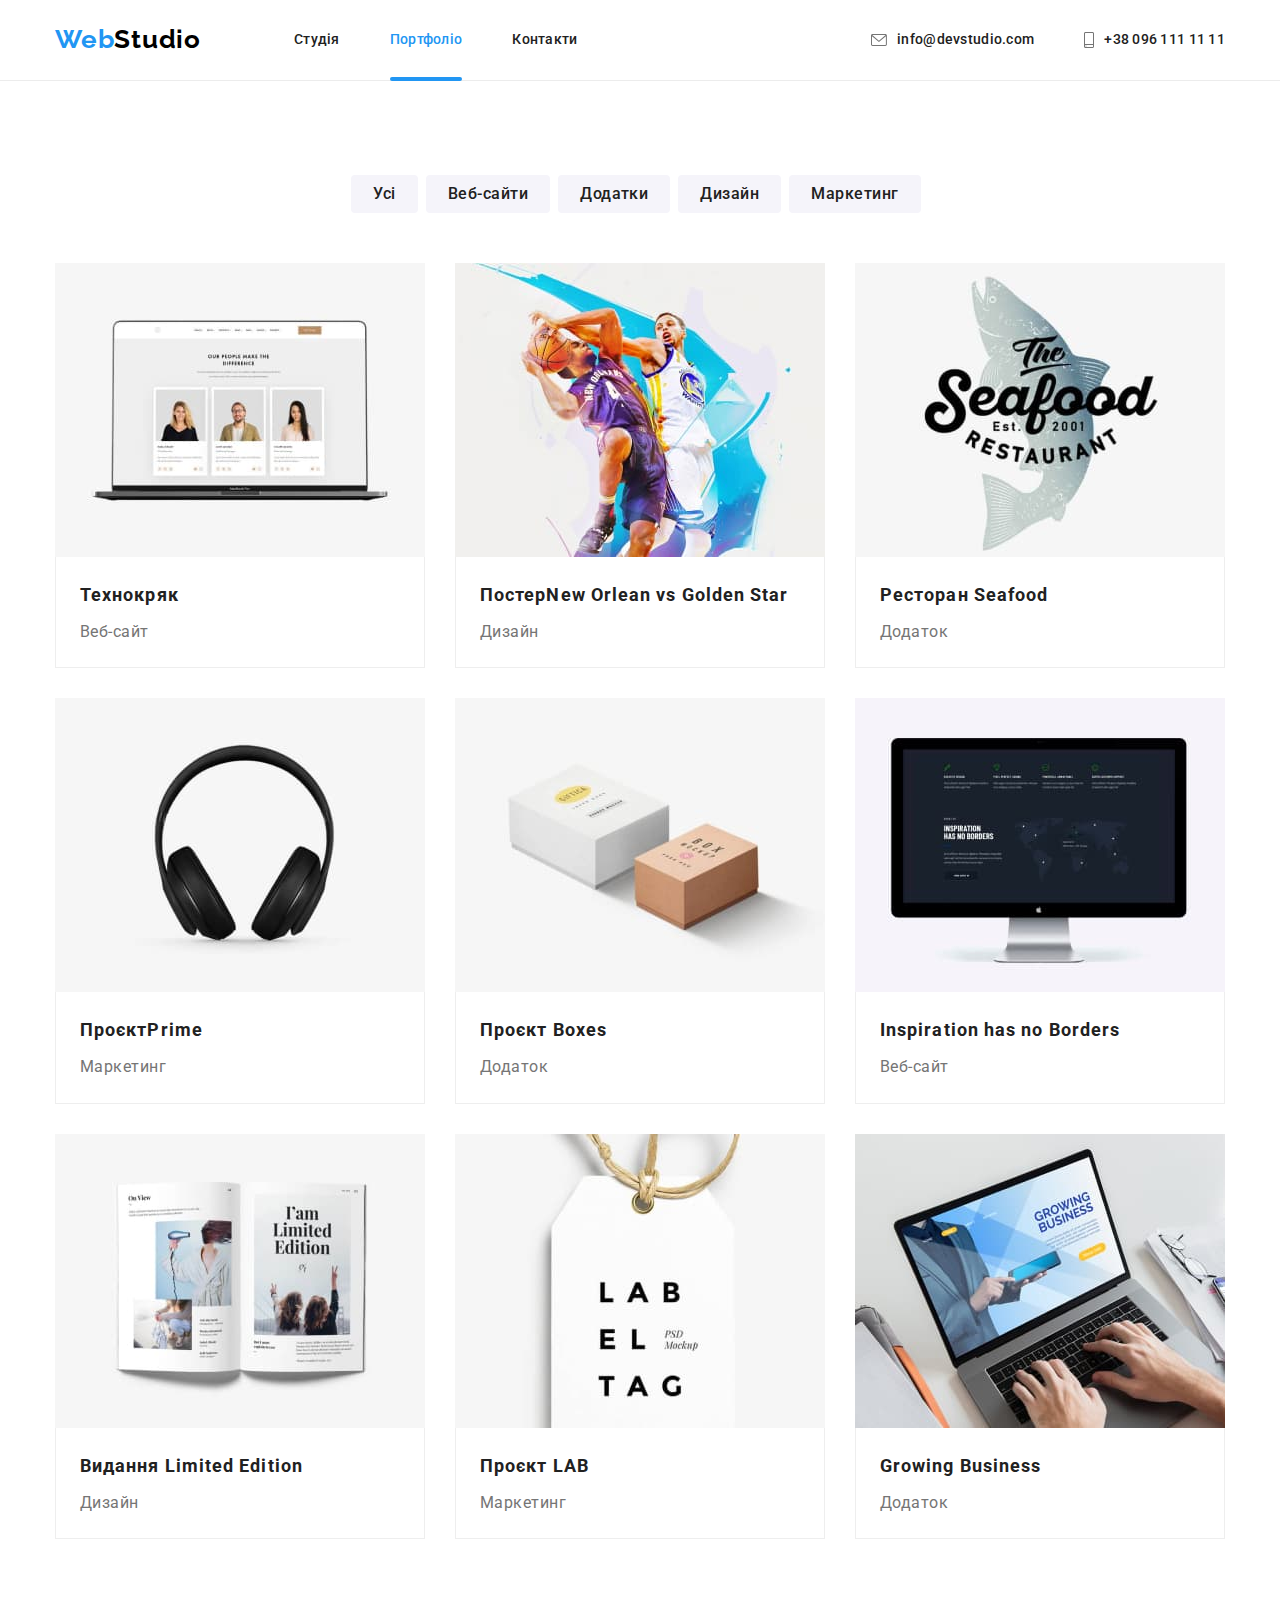
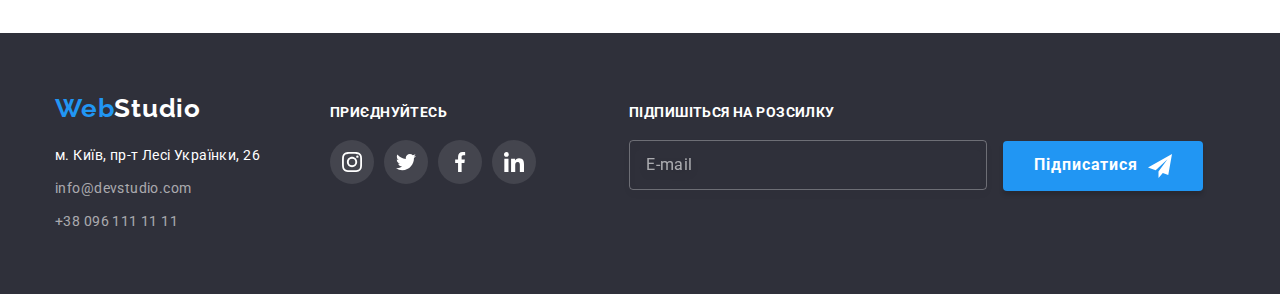
==== commit a692de13: "finished hw7" ====
--- a/portfolio.html
+++ b/portfolio.html
@@ -19,14 +19,14 @@
   </head>
   <body>
     <header class="header">
-      <div class="header__container">
+      <div class="container container--centered">
         <nav class="header__nav">
           <a href="/" lang="en" class="logo header__logo"
             ><span class="logo__text">Web</span>Studio</a
           >
           <ul class="nav-list">
             <li class="nav-list__item">
-              <a href="#" class="nav-list__link">Студія</a>
+              <a href="./index.html" class="nav-list__link">Студія</a>
             </li>
             <li class="nav-list__item">
               <a href="./portfolio.html" class="nav-list__link nav-list__link--current">Портфоліо</a>
@@ -57,54 +57,54 @@
 
     <main>
       <!--Portfolio -->
-      <section class="portfolio section">
+      <section class="portfolio">
         <div class="container">
-          <h1 class="portfolio-title">Портфоліо</h1>
-          <ul class="btn-list list">
-            <li class="btn-item">
+          <h1 class="portfolio__title">Портфоліо</h1>
+          <ul class="btn-list">
+            <li class="btn-list__item">
               <button type="button" class="portfolio-btn">Усі</button>
             </li>
-            <li class="btn-item">
+            <li class="btn-list__item">
               <button type="button" class="portfolio-btn">Веб-сайти</button>
             </li>
-            <li class="btn-item">
+            <li class="btn-list__item">
               <button type="button" class="portfolio-btn">Додатки</button>
             </li>
-            <li class="btn-item">
+            <li class="btn-list__item">
               <button type="button" class="portfolio-btn">Дизайн</button>
             </li>
-            <li class="btn-item">
+            <li class="btn-list__item">
               <button type="button" class="portfolio-btn">Маркетинг</button>
             </li>
           </ul>
-          <ul class="img-list list">
-            <li class="img-item">
-              <a href="#" class="portfolio-link link">
-                <div class="portfolio-thumb">
+          <ul class="img-list">
+            <li class="img-list__item">
+              <a href="#" class="img-link">
+                <div class="img-link__thumb">
                   <img
                     src="./img/portfolio/techno.jpeg"
                     alt="відкрита веб-сторінка"
                     width="370"
                     height="294"
                   />
-                  <div class="portfolio-hov">
-                    <p class="hov-text">
-                      Ресурс пропонує комплексні пропозиції з різним рівнем
-                      функціоналу та сервісів. Все це дозволить відвідувачу
-                      отримати вичерпні відомості про компанію чи приватну
-                      особу.
-                    </p>
-                  </div>
-                </div>
-                <div class="img-description">
-                  <h2 class="title">Технокряк</h2>
-                  <p class="text">Веб-сайт</p>
-                </div>
-              </a>
-            </li>
-            <li class="img-item">
-              <a href="#" class="portfolio-link link">
-                <div class="portfolio-thumb">
+                  <div class="img-link__hidden hidden-container">
+                    <p class="hidden-container__text">
+                      Ресурс пропонує комплексні пропозиції з різним рівнем
+                      функціоналу та сервісів. Все це дозволить відвідувачу
+                      отримати вичерпні відомості про компанію чи приватну
+                      особу.
+                    </p>
+                  </div>
+                </div>
+                <div class="img-link__description">
+                  <h2 class="img-link__title">Технокряк</h2>
+                  <p class="img-link__text">Веб-сайт</p>
+                </div>
+              </a>
+            </li>
+            <li class="img-list__item">
+              <a href="#" class="img-link">
+                <div class="img-link__thumb">
                   <img
                     src="./img/portfolio/poster.jpeg"
                     alt="постер баскетбольної ко
@@ -112,194 +112,194 @@
                     width="370"
                     height="294"
                   />
-                  <div class="portfolio-hov">
-                    <p class="hov-text">
-                      Ресурс пропонує комплексні пропозиції з різним рівнем
-                      функціоналу та сервісів. Все це дозволить відвідувачу
-                      отримати вичерпні відомості про компанію чи приватну
-                      особу.
-                    </p>
-                  </div>
-                </div>
-                <div class="img-description">
-                  <h2 class="title">
+                  <div class="img-link__hidden hidden-container">
+                    <p class="hidden-container__text">
+                      Ресурс пропонує комплексні пропозиції з різним рівнем
+                      функціоналу та сервісів. Все це дозволить відвідувачу
+                      отримати вичерпні відомості про компанію чи приватну
+                      особу.
+                    </p>
+                  </div>
+                </div>
+                <div class="img-link__description">
+                  <h2 class="img-link__title">
                     Постер<span lang="en">New Orlean vs Golden Star</span>
                   </h2>
-                  <p class="text">Дизайн</p>
-                </div>
-              </a>
-            </li>
-            <li class="img-item">
-              <a href="#" class="portfolio-link link">
-                <div class="portfolio-thumb">
+                  <p class="img-link__text">Дизайн</p>
+                </div>
+              </a>
+            </li>
+            <li class="img-list__item">
+              <a href="#" class="img-link">
+                <div class="img-link__thumb">
                   <img
                     src="./img/portfolio/restaurant.jpeg"
                     alt="логотип ресторану"
                     width="370"
                     height="294"
                   />
-                  <div class="portfolio-hov">
-                    <p class="hov-text">
-                      Ресурс пропонує комплексні пропозиції з різним рівнем
-                      функціоналу та сервісів. Все це дозволить відвідувачу
-                      отримати вичерпні відомості про компанію чи приватну
-                      особу.
-                    </p>
-                  </div>
-                </div>
-                <div class="img-description">
-                  <h2 class="title">Ресторан <span lang="en">Seafood</span></h2>
-                  <p class="text">Додаток</p>
-                </div>
-              </a>
-            </li>
-            <li class="img-item">
-              <a href="#" class="portfolio-link link">
-                <div class="portfolio-thumb">
+                  <div class="img-link__hidden hidden-container">
+                    <p class="hidden-container__text">
+                      Ресурс пропонує комплексні пропозиції з різним рівнем
+                      функціоналу та сервісів. Все це дозволить відвідувачу
+                      отримати вичерпні відомості про компанію чи приватну
+                      особу.
+                    </p>
+                  </div>
+                </div>
+                <div class="img-link__description">
+                  <h2 class="img-link__title">Ресторан <span lang="en">Seafood</span></h2>
+                  <p class="img-link__text">Додаток</p>
+                </div>
+              </a>
+            </li>
+            <li class="img-list__item">
+              <a href="#" class="img-link">
+                <div class="img-link__thumb">
                   <img
                     src="./img/portfolio/project-prime.jpeg"
                     alt="навушники"
                     width="370"
                     height="294"
                   />
-                  <div class="portfolio-hov">
-                    <p class="hov-text">
-                      Ресурс пропонує комплексні пропозиції з різним рівнем
-                      функціоналу та сервісів. Все це дозволить відвідувачу
-                      отримати вичерпні відомості про компанію чи приватну
-                      особу.
-                    </p>
-                  </div>
-                </div>
-                <div class="img-description">
-                  <h2 class="title">Проєкт<span lang="en">Prime</span></h2>
-                  <p class="text">Маркетинг</p>
-                </div>
-              </a>
-            </li>
-            <li class="img-item">
-              <a href="#" class="portfolio-link link">
-                <div class="portfolio-thumb">
+                  <div class="img-link__hidden hidden-container">
+                    <p class="hidden-container__text">
+                      Ресурс пропонує комплексні пропозиції з різним рівнем
+                      функціоналу та сервісів. Все це дозволить відвідувачу
+                      отримати вичерпні відомості про компанію чи приватну
+                      особу.
+                    </p>
+                  </div>
+                </div>
+                <div class="img-link__description">
+                  <h2 class="img-link__title">Проєкт<span lang="en">Prime</span></h2>
+                  <p class="img-link__text">Маркетинг</p>
+                </div>
+              </a>
+            </li>
+            <li class="img-list__item">
+              <a href="#" class="img-link">
+                <div class="img-link__thumb">
                   <img
                     src="./img/portfolio/project-boxes.jpeg"
                     alt="коробки"
                     width="370"
                     height="294"
                   />
-                  <div class="portfolio-hov">
-                    <p class="hov-text">
-                      Ресурс пропонує комплексні пропозиції з різним рівнем
-                      функціоналу та сервісів. Все це дозволить відвідувачу
-                      отримати вичерпні відомості про компанію чи приватну
-                      особу.
-                    </p>
-                  </div>
-                </div>
-                <div class="img-description">
-                  <h2 class="title">Проєкт <span lang="en">Boxes</span></h2>
-                  <p class="text">Додаток</p>
-                </div>
-              </a>
-            </li>
-            <li class="img-item">
-              <a href="#" class="portfolio-link link">
-                <div class="portfolio-thumb">
+                  <div class="img-link__hidden hidden-container">
+                    <p class="hidden-container__text">
+                      Ресурс пропонує комплексні пропозиції з різним рівнем
+                      функціоналу та сервісів. Все це дозволить відвідувачу
+                      отримати вичерпні відомості про компанію чи приватну
+                      особу.
+                    </p>
+                  </div>
+                </div>
+                <div class="img-link__description">
+                  <h2 class="img-link__title">Проєкт <span lang="en">Boxes</span></h2>
+                  <p class="img-link__text">Додаток</p>
+                </div>
+              </a>
+            </li>
+            <li class="img-list__item">
+              <a href="#" class="img-link">
+                <div class="img-link__thumb">
                   <img
                     src="./img/portfolio/inspiration.jpeg"
                     alt="веб-сторінка дизайнерів"
                     width="370"
                     height="294"
                   />
-                  <div class="portfolio-hov">
-                    <p class="hov-text">
-                      Ресурс пропонує комплексні пропозиції з різним рівнем
-                      функціоналу та сервісів. Все це дозволить відвідувачу
-                      отримати вичерпні відомості про компанію чи приватну
-                      особу.
-                    </p>
-                  </div>
-                </div>
-                <div class="img-description">
-                  <h2 class="title">
+                  <div class="img-link__hidden hidden-container">
+                    <p class="hidden-container__text">
+                      Ресурс пропонує комплексні пропозиції з різним рівнем
+                      функціоналу та сервісів. Все це дозволить відвідувачу
+                      отримати вичерпні відомості про компанію чи приватну
+                      особу.
+                    </p>
+                  </div>
+                </div>
+                <div class="img-link__description">
+                  <h2 class="img-link__title">
                     <span lang="en">Inspiration has no Borders</span>
                   </h2>
-                  <p class="text">Веб-сайт</p>
-                </div>
-              </a>
-            </li>
-            <li class="img-item">
-              <a href="#" class="portfolio-link link">
-                <div class="portfolio-thumb">
+                  <p class="img-link__text">Веб-сайт</p>
+                </div>
+              </a>
+            </li>
+            <li class="img-list__item">
+              <a href="#" class="img-link">
+                <div class="img-link__thumb">
                   <img
                     src="./img/portfolio/limited-edition.jpeg"
                     alt="розгорнута книга"
                     width="370"
                     height="294"
                   />
-                  <div class="portfolio-hov">
-                    <p class="hov-text">
-                      Ресурс пропонує комплексні пропозиції з різним рівнем
-                      функціоналу та сервісів. Все це дозволить відвідувачу
-                      отримати вичерпні відомості про компанію чи приватну
-                      особу.
-                    </p>
-                  </div>
-                </div>
-                <div class="img-description">
-                  <h2 class="title">
+                  <div class="img-link__hidden hidden-container">
+                    <p class="hidden-container__text">
+                      Ресурс пропонує комплексні пропозиції з різним рівнем
+                      функціоналу та сервісів. Все це дозволить відвідувачу
+                      отримати вичерпні відомості про компанію чи приватну
+                      особу.
+                    </p>
+                  </div>
+                </div>
+                <div class="img-link__description">
+                  <h2 class="img-link__title">
                     Видання <span lang="en">Limited Edition</span>
                   </h2>
-                  <p class="text">Дизайн</p>
-                </div>
-              </a>
-            </li>
-            <li class="img-item">
-              <a href="#" class="portfolio-link link">
-                <div class="portfolio-thumb">
+                  <p class="img-link__text">Дизайн</p>
+                </div>
+              </a>
+            </li>
+            <li class="img-list__item">
+              <a href="#" class="img-link">
+                <div class="img-link__thumb">
                   <img
                     src="./img/portfolio/project-lab.jpeg"
                     alt="лейба"
                     width="370"
                     height="294"
                   />
-                  <div class="portfolio-hov">
-                    <p class="hov-text">
-                      Ресурс пропонує комплексні пропозиції з різним рівнем
-                      функціоналу та сервісів. Все це дозволить відвідувачу
-                      отримати вичерпні відомості про компанію чи приватну
-                      особу.
-                    </p>
-                  </div>
-                </div>
-                <div class="img-description">
-                  <h2 class="title">Проєкт <span lang="en">LAB</span></h2>
-                  <p class="text">Маркетинг</p>
-                </div>
-              </a>
-            </li>
-            <li class="img-item">
-              <a href="#" class="portfolio-link link">
-                <div class="portfolio-thumb">
+                  <div class="img-link__hidden hidden-container">
+                    <p class="hidden-container__text">
+                      Ресурс пропонує комплексні пропозиції з різним рівнем
+                      функціоналу та сервісів. Все це дозволить відвідувачу
+                      отримати вичерпні відомості про компанію чи приватну
+                      особу.
+                    </p>
+                  </div>
+                </div>
+                <div class="img-link__description">
+                  <h2 class="img-link__title">Проєкт <span lang="en">LAB</span></h2>
+                  <p class="img-link__text">Маркетинг</p>
+                </div>
+             </a>
+            </li>
+            <li class="img-list__item">
+              <a href="#" class="img-link">
+                <div class="img-link__thumb">
                   <img
                     src="./img/portfolio/growing-buisnes.jpeg"
                     alt="друкування на клавіатурі ноутбука"
                     width="370"
                     height="294"
                   />
-                  <div class="portfolio-hov">
-                    <p class="hov-text">
-                      Ресурс пропонує комплексні пропозиції з різним рівнем
-                      функціоналу та сервісів. Все це дозволить відвідувачу
-                      отримати вичерпні відомості про компанію чи приватну
-                      особу.
-                    </p>
-                  </div>
-                </div>
-                <div class="img-description">
-                  <h2 class="title">
+                  <div class="img-link__hidden hidden-container">
+                    <p class="hidden-container__text">
+                      Ресурс пропонує комплексні пропозиції з різним рівнем
+                      функціоналу та сервісів. Все це дозволить відвідувачу
+                      отримати вичерпні відомості про компанію чи приватну
+                      особу.
+                    </p>
+                  </div>
+                </div>
+                <div class="img-link__description">
+                  <h2 class="img-link__title">
                     <span lang="en">Growing Business</span>
                   </h2>
-                  <p class="text">Додаток</p>
+                  <p class="img-link__text">Додаток</p>
                 </div>
               </a>
             </li>
@@ -307,9 +307,9 @@
         </div>
       </section>
     </main>
-    
+
     <footer class="footer">
-      <div class="footer__container">
+      <div class="container container--flex">
         <div>
           <a href="/" lang="en" class="logo logo--white"
             ><span class="logo__text">Web</span>Studio</a
--- a/css/main.min.css
+++ b/css/main.min.css
@@ -1 +1 @@
-h1,h2,h3,h4,h5,h6,ul,p{margin:0;padding:0}img,svg{display:block}body{background-color:#fff;color:#757575;font-family:"Roboto",sans-serif;font-weight:400}.footer__container,.clients__container,.team__container,.about__container,.features__container,.header__container{width:1200px;padding-left:15px;padding-right:15px;margin-left:auto;margin-right:auto}.clients,.team,.features{padding-top:94px;padding-bottom:94px}.footer-soc-list__link,.address__link,.social-list__link,.logo,.nav-list__link,.contacts__link{text-decoration:none}.modal-form__list,.footer-soc-list,.address__list,.clients-list,.social-list,.team-list,.features-list,.about-list,.nav-list,.contacts{list-style:none}.modal-form__checkbox-input,.features__title{white-space:nowrap;position:absolute;width:1px;height:1px;overflow:hidden;border:0;padding:0;clip:rect(0 0 0 0);-webkit-clip-path:inset(50%);clip-path:inset(50%);margin:-1px}.header{border-bottom:1px solid #ececec}.header__container{display:-webkit-box;display:-ms-flexbox;display:flex;-webkit-box-align:center;-ms-flex-align:center;align-items:center}.header__nav{display:-webkit-box;display:-ms-flexbox;display:flex}.nav-list,.contacts{display:-webkit-box;display:-ms-flexbox;display:flex;-webkit-box-align:center;-ms-flex-align:center;align-items:center}.nav-list__item:not(:last-child){margin-right:50px}.nav-list__link,.contacts__link{color:#212121;font-weight:500;font-size:14px;line-height:1.1;letter-spacing:.02em;padding-top:32px;padding-bottom:32px;display:-webkit-box;display:-ms-flexbox;display:flex;-webkit-box-align:center;-ms-flex-align:center;align-items:center;-webkit-transition:color 250ms cubic-bezier(0.4, 0, 0.2, 1);transition:color 250ms cubic-bezier(0.4, 0, 0.2, 1)}.nav-list__link:hover,.contacts__link:hover,.nav-list__link:focus,.contacts__link:focus{color:#2196f3}.nav-list__link--current{position:relative;display:block;color:#2196f3}.nav-list__link--current:after{content:"";position:absolute;left:0;bottom:-1px;display:block;width:100%;height:4px;background-color:#2196f3;border-radius:2px}.contacts{margin-left:auto}.contacts__item:not(:last-child){margin-right:50px}.contacts__link:hover,.contacts__link:focus{color:#2196f3}.contacts__link:hover .contacts__icon,.contacts__link:focus .contacts__icon{fill:#2196f3}.contacts__icon{margin-right:10px;fill:#757575;-webkit-transition:fill 250ms cubic-bezier(0.4, 0, 0.2, 1);transition:fill 250ms cubic-bezier(0.4, 0, 0.2, 1)}.contacts__icon:hover,.contacts__icon:focus{fill:#2196f3}.logo{color:#000;font-family:"Raleway";font-weight:700;font-size:26px;line-height:1.2;letter-spacing:.03em}.logo__text{color:#2196f3}.logo--white{color:#fff}.header__logo{margin-right:93px;display:block;padding-top:24px;padding-bottom:25px}.hero{max-width:1600px;background-image:-webkit-gradient(linear, left top, left bottom, from(rgba(47, 48, 58, 0.4)), to(rgba(47, 48, 58, 0.4))),url(../img/hero-bg.jpeg);background-image:linear-gradient(rgba(47, 48, 58, 0.4), rgba(47, 48, 58, 0.4)),url(../img/hero-bg.jpeg);background-color:#c4c4c4;text-align:center;padding-top:200px;padding-bottom:200px;margin-left:auto;margin-right:auto}.hero__title{color:#fff;font-weight:900;font-size:44px;line-height:1.4;text-align:center;letter-spacing:.06em;text-transform:uppercase;width:696px;margin-bottom:30px;margin-right:auto;margin-left:auto}.hero-btn{color:#fff;background-color:#2196f3;font-weight:700;font-size:16px;line-height:1.9;letter-spacing:.06em;cursor:pointer;font-family:inherit;padding:10px 32px;border-width:0;border-radius:4px;-webkit-box-shadow:0px 4px 4px rgba(0,0,0,.15);box-shadow:0px 4px 4px rgba(0,0,0,.15);-webkit-transition:background-color 250ms cubic-bezier(0.4, 0, 0.2, 1);transition:background-color 250ms cubic-bezier(0.4, 0, 0.2, 1)}.hero-btn:hover,.hero-btn:focus{background-color:#188ce8}.features-list,.about-list{display:-webkit-box;display:-ms-flexbox;display:flex}.features-list__item{width:270px}.features-list__item:not(:last-child){margin-right:30px}.features-list__img{display:-webkit-box;display:-ms-flexbox;display:flex;-webkit-box-align:center;-ms-flex-align:center;align-items:center;-webkit-box-pack:center;-ms-flex-pack:center;justify-content:center;width:270px;height:120px;background-color:#f5f4fa;border-radius:4px;margin-bottom:30px}.features-list__title{color:#212121;font-weight:700;font-size:14px;line-height:1.1;letter-spacing:.03em;text-transform:uppercase;margin-bottom:10px}.features-list__text{font-size:14px;line-height:1.7;letter-spacing:.03em}.about{padding-top:0;padding-bottom:94px}.about__title,.clients__title,.team__title{color:#212121;font-weight:700;font-size:36px;line-height:1.2;text-align:center;letter-spacing:.03em;margin-bottom:50px}.about-list__item{position:relative}.about-list__item:not(:last-child){margin-right:30px}.about-list__description{position:absolute;left:0;bottom:0;display:-webkit-box;display:-ms-flexbox;display:flex;-webkit-box-align:center;-ms-flex-align:center;align-items:center;-webkit-box-pack:center;-ms-flex-pack:center;justify-content:center;width:370px;height:70px;background-color:rgba(47,48,58,.8)}.about-list__text{font-weight:700;font-size:14px;line-height:1.1;text-align:center;letter-spacing:.03em;text-transform:uppercase;color:#fff}.team{background-color:#f5f4fa}.team-list{display:-webkit-box;display:-ms-flexbox;display:flex}.team-list__item{background-color:#fff;width:270px;-webkit-box-shadow:0px 1px 3px rgba(0,0,0,.12),0px 1px 1px rgba(0,0,0,.14),0px 2px 1px rgba(0,0,0,.2);box-shadow:0px 1px 3px rgba(0,0,0,.12),0px 1px 1px rgba(0,0,0,.14),0px 2px 1px rgba(0,0,0,.2);border-radius:0px 0px 4px 4px}.team-list__item:not(:last-child){margin-right:30px}.team-list__img{margin-bottom:30px}.team-list__title{color:#212121;font-weight:500;font-size:16px;line-height:1.2;text-align:center;letter-spacing:.03em;margin-bottom:10px}.team-list__text{font-size:16px;line-height:1.2;text-align:center;letter-spacing:.03em;margin-bottom:16px}.social-list{display:-webkit-box;display:-ms-flexbox;display:flex;-webkit-box-pack:center;-ms-flex-pack:center;justify-content:center;margin-bottom:30px}.social-list__item,.footer-soc-list__item{display:-webkit-box;display:-ms-flexbox;display:flex;width:44px;height:44px}.social-list__item:not(:last-child),.footer-soc-list__item:not(:last-child){margin-right:10px}.social-list__link{display:-webkit-box;display:-ms-flexbox;display:flex;-webkit-box-pack:center;-ms-flex-pack:center;justify-content:center;-webkit-box-align:center;-ms-flex-align:center;align-items:center;width:100%;height:100%;border-radius:50%;-webkit-transition:background-color 250ms cubic-bezier(0.4, 0, 0.2, 1);transition:background-color 250ms cubic-bezier(0.4, 0, 0.2, 1)}.social-list__link:hover,.social-list__link:focus{background-color:#2196f3}.social-list__link:hover .social-list__icon,.social-list__link:focus .social-list__icon{fill:#fff}.social-list__icon{fill:#afb1b8;-webkit-transition:fill 250ms cubic-bezier(0.4, 0, 0.2, 1);transition:fill 250ms cubic-bezier(0.4, 0, 0.2, 1)}.clients-list{display:-webkit-box;display:-ms-flexbox;display:flex;-webkit-box-pack:center;-ms-flex-pack:center;justify-content:center}.clients-list__item:not(:last-child){margin-right:30px}.clients-list__link{display:-webkit-box;display:-ms-flexbox;display:flex;-webkit-box-pack:center;-ms-flex-pack:center;justify-content:center;-webkit-box-align:center;-ms-flex-align:center;align-items:center;width:170px;height:92px;border:1px solid #afb1b8;border-radius:4px;-webkit-transition:border-color 250ms cubic-bezier(0.4, 0, 0.2, 1);transition:border-color 250ms cubic-bezier(0.4, 0, 0.2, 1)}.clients-list__link:hover,.clients-list__link:focus{border-color:#2196f3}.clients-list__icon{fill:#afb1b8;-webkit-transition:fill 250ms cubic-bezier(0.4, 0, 0.2, 1);transition:fill 250ms cubic-bezier(0.4, 0, 0.2, 1)}.clients-list__icon:hover,.clients-list__icon:focus{fill:#2196f3}.footer{background-color:#2f303a;padding-top:60px;padding-bottom:60px}.footer__container{display:-webkit-box;display:-ms-flexbox;display:flex;-webkit-box-align:baseline;-ms-flex-align:baseline;align-items:baseline}.address{font-style:normal}.address__list{margin-top:20px}.address__item:not(:last-child){margin-bottom:9px}.address__link{color:rgba(255,255,255,.6);font-size:14px;line-height:1.7;letter-spacing:.03em;-webkit-transition:color 250ms cubic-bezier(0.4, 0, 0.2, 1);transition:color 250ms cubic-bezier(0.4, 0, 0.2, 1)}.address__link--white{color:#fff}.address__link:hover,.address__link:focus{color:#2196f3}.footer-social{margin-left:70px}.footer-social__label,.footer-form__label{font-weight:700;font-size:14px;line-height:1.1;letter-spacing:.03em;text-transform:uppercase;color:#fff;margin-bottom:20px}.footer-soc-list{display:-webkit-box;display:-ms-flexbox;display:flex;-webkit-box-pack:center;-ms-flex-pack:center;justify-content:center}.footer-soc-list__link{display:-webkit-box;display:-ms-flexbox;display:flex;-webkit-box-pack:center;-ms-flex-pack:center;justify-content:center;-webkit-box-align:center;-ms-flex-align:center;align-items:center;background-color:rgba(255,255,255,.1);border-radius:50%;width:100%;height:100%;-webkit-transition:background-color 250ms cubic-bezier(0.4, 0, 0.2, 1);transition:background-color 250ms cubic-bezier(0.4, 0, 0.2, 1)}.footer-soc-list__link:hover,.footer-soc-list__link:focus{background-color:#2196f3}.footer-soc-list__icon{fill:#fff}.footer-form{margin-left:93px}.footer-form__input{width:358px;height:50px;padding:15px 16px;border:1px solid rgba(255,255,255,.3);-webkit-filter:drop-shadow(0px 4px 4px rgba(0, 0, 0, 0.15));filter:drop-shadow(0px 4px 4px rgba(0, 0, 0, 0.15));border-radius:4px;background-color:inherit;outline:rgba(0,0,0,0);-webkit-transition:border-color 250ms cubic-bezier(0.4, 0, 0.2, 1);transition:border-color 250ms cubic-bezier(0.4, 0, 0.2, 1);color:#fff;font-size:14px;line-height:1.7;letter-spacing:.03em}.footer-form__input::-webkit-input-placeholder{font-size:16px;line-height:1.3;letter-spacing:.03em;color:rgba(255,255,255,.6);opacity:1;-webkit-transition:opacity 250ms cubic-bezier(0.4, 0, 0.2, 1);transition:opacity 250ms cubic-bezier(0.4, 0, 0.2, 1)}.footer-form__input::-moz-placeholder{font-size:16px;line-height:1.3;letter-spacing:.03em;color:rgba(255,255,255,.6);opacity:1;-moz-transition:opacity 250ms cubic-bezier(0.4, 0, 0.2, 1);transition:opacity 250ms cubic-bezier(0.4, 0, 0.2, 1)}.footer-form__input:-ms-input-placeholder{font-size:16px;line-height:1.3;letter-spacing:.03em;color:rgba(255,255,255,.6);opacity:1;-ms-transition:opacity 250ms cubic-bezier(0.4, 0, 0.2, 1);transition:opacity 250ms cubic-bezier(0.4, 0, 0.2, 1)}.footer-form__input::-ms-input-placeholder{font-size:16px;line-height:1.3;letter-spacing:.03em;color:rgba(255,255,255,.6);opacity:1;-ms-transition:opacity 250ms cubic-bezier(0.4, 0, 0.2, 1);transition:opacity 250ms cubic-bezier(0.4, 0, 0.2, 1)}.footer-form__input::placeholder{font-size:16px;line-height:1.3;letter-spacing:.03em;color:rgba(255,255,255,.6);opacity:1;-webkit-transition:opacity 250ms cubic-bezier(0.4, 0, 0.2, 1);transition:opacity 250ms cubic-bezier(0.4, 0, 0.2, 1)}.footer-form__input:focus{border-color:#2196f3}.footer-form__input:focus::-webkit-input-placeholder{opacity:0}.footer-form__input:focus::-moz-placeholder{opacity:0}.footer-form__input:focus:-ms-input-placeholder{opacity:0}.footer-form__input:focus::-ms-input-placeholder{opacity:0}.footer-form__input:focus::placeholder{opacity:0}.footer-form-btn{display:-webkit-inline-box;display:-ms-inline-flexbox;display:inline-flex;-webkit-box-pack:center;-ms-flex-pack:center;justify-content:center;-webkit-box-align:center;-ms-flex-align:center;align-items:center;width:200px;height:50px;padding:0;margin-left:12px;border:none;background-color:#2196f3;-webkit-box-shadow:0px 4px 4px rgba(0,0,0,.15);box-shadow:0px 4px 4px rgba(0,0,0,.15);border-radius:4px;cursor:pointer;font-weight:700;font-size:16px;line-height:1.9;letter-spacing:.06em;color:#fff;-webkit-transition:background-color 250ms cubic-bezier(0.4, 0, 0.2, 1);transition:background-color 250ms cubic-bezier(0.4, 0, 0.2, 1)}.footer-form-btn:hover,.footer-form-btn:focus{background-color:#188ce8}.footer-form-btn__icon{display:inline-block;margin-left:10px}.backdrop{position:fixed;left:0;top:0;width:100%;height:100%;background-color:rgba(0,0,0,.2);opacity:1;-webkit-transition:opacity 250ms cubic-bezier(0.4, 0, 0.2, 1),visibility 250ms cubic-bezier(0.4, 0, 0.2, 1);transition:opacity 250ms cubic-bezier(0.4, 0, 0.2, 1),visibility 250ms cubic-bezier(0.4, 0, 0.2, 1)}.backdrop--is-hidden{visibility:hidden;opacity:0;pointer-events:none}.backdrop--is-hidden .modal{-webkit-transform:translate(-50%, -50%) scale(0.9);transform:translate(-50%, -50%) scale(0.9)}.modal{position:absolute;left:50%;top:50%;width:528px;height:581px;background-color:#fff;-webkit-box-shadow:0px 1px 3px rgba(0,0,0,.12),0px 1px 1px rgba(0,0,0,.14),0px 2px 1px rgba(0,0,0,.2);box-shadow:0px 1px 3px rgba(0,0,0,.12),0px 1px 1px rgba(0,0,0,.14),0px 2px 1px rgba(0,0,0,.2);border-radius:4px;-webkit-transform:translate(-50%, -50%) scale(1);transform:translate(-50%, -50%) scale(1);-webkit-transition:-webkit-transform 250ms cubic-bezier(0.4, 0, 0.2, 1);transition:-webkit-transform 250ms cubic-bezier(0.4, 0, 0.2, 1);transition:transform 250ms cubic-bezier(0.4, 0, 0.2, 1);transition:transform 250ms cubic-bezier(0.4, 0, 0.2, 1), -webkit-transform 250ms cubic-bezier(0.4, 0, 0.2, 1);padding:40px}.modal__close-btn{position:absolute;right:8px;top:8px;display:-webkit-box;display:-ms-flexbox;display:flex;-webkit-box-align:center;-ms-flex-align:center;align-items:center;-webkit-box-pack:center;-ms-flex-pack:center;justify-content:center;width:30px;height:30px;background-color:#fff;border:1px solid rgba(0,0,0,.1);border-radius:50%;cursor:pointer;-webkit-transition:fill 250ms cubic-bezier(0.4, 0, 0.2, 1);transition:fill 250ms cubic-bezier(0.4, 0, 0.2, 1)}.modal__close-btn:hover,.modal__close-btn:focus{fill:#2196f3}.modal-form__label{margin-bottom:12px;font-weight:700;font-size:20px;line-height:1.2;text-align:center;letter-spacing:.03em;color:#212121}.modal-form__item:not(:last-child){margin-bottom:10px}.modal-form__item:last-child{margin-bottom:20px}.modal-form__input{display:block;padding:12px 42px;width:448px;height:40px;border:1px solid rgba(33,33,33,.2);border-radius:4px;font-size:14px;line-height:1.7;letter-spacing:.03em;color:#212121;outline:rgba(0,0,0,0);-webkit-transition:border-color 250ms cubic-bezier(0.4, 0, 0.2, 1);transition:border-color 250ms cubic-bezier(0.4, 0, 0.2, 1)}.modal-form__input:focus{border-color:#2196f3}.modal-form__input:focus+.modal-form__icon{fill:#2196f3}.modal-form__input+.modal-form__icon{fill:#212121;-webkit-transition:fill 250ms cubic-bezier(0.4, 0, 0.2, 1);transition:fill 250ms cubic-bezier(0.4, 0, 0.2, 1)}.modal-form__input--textarea{padding:12px 16px;resize:none;width:448px;height:120px}.modal-form__input--textarea:focus::-webkit-input-placeholder{opacity:0}.modal-form__input--textarea:focus::-moz-placeholder{opacity:0}.modal-form__input--textarea:focus:-ms-input-placeholder{opacity:0}.modal-form__input--textarea:focus::-ms-input-placeholder{opacity:0}.modal-form__input--textarea:focus::placeholder{opacity:0}.modal-form__input--textarea::-webkit-input-placeholder{font-size:12px;line-height:1.2;letter-spacing:.01em;color:rgba(117,117,117,.5);opacity:1;-webkit-transition:opacity 250ms cubic-bezier(0.4, 0, 0.2, 1);transition:opacity 250ms cubic-bezier(0.4, 0, 0.2, 1)}.modal-form__input--textarea::-moz-placeholder{font-size:12px;line-height:1.2;letter-spacing:.01em;color:rgba(117,117,117,.5);opacity:1;-moz-transition:opacity 250ms cubic-bezier(0.4, 0, 0.2, 1);transition:opacity 250ms cubic-bezier(0.4, 0, 0.2, 1)}.modal-form__input--textarea:-ms-input-placeholder{font-size:12px;line-height:1.2;letter-spacing:.01em;color:rgba(117,117,117,.5);opacity:1;-ms-transition:opacity 250ms cubic-bezier(0.4, 0, 0.2, 1);transition:opacity 250ms cubic-bezier(0.4, 0, 0.2, 1)}.modal-form__input--textarea::-ms-input-placeholder{font-size:12px;line-height:1.2;letter-spacing:.01em;color:rgba(117,117,117,.5);opacity:1;-ms-transition:opacity 250ms cubic-bezier(0.4, 0, 0.2, 1);transition:opacity 250ms cubic-bezier(0.4, 0, 0.2, 1)}.modal-form__input--textarea::placeholder{font-size:12px;line-height:1.2;letter-spacing:.01em;color:rgba(117,117,117,.5);opacity:1;-webkit-transition:opacity 250ms cubic-bezier(0.4, 0, 0.2, 1);transition:opacity 250ms cubic-bezier(0.4, 0, 0.2, 1)}.modal-form__wrap{position:relative}.modal-form__icon{position:absolute;left:12px;top:50%;-webkit-transform:translateY(-50%);transform:translateY(-50%)}.modal-form__text{display:inline-block;margin-bottom:4px;font-size:12px;line-height:1.2;letter-spacing:.01em;color:#757575}.modal-form__privacy{display:-webkit-box;display:-ms-flexbox;display:flex;-webkit-box-align:center;-ms-flex-align:center;align-items:center;-webkit-box-pack:center;-ms-flex-pack:center;justify-content:center;margin-bottom:30px}.modal-form__checkbox-input:checked+.modal-form__checkbox-icon{background-image:url(../img/checkbox-activ.svg)}.modal-form__checkbox-icon{display:inline-block;width:16px;height:15px;background-image:url(../img/checkbox.svg);-webkit-transition:background-image 250ms cubic-bezier(0.4, 0, 0.2, 1);transition:background-image 250ms cubic-bezier(0.4, 0, 0.2, 1)}.modal-form__privacy-text{margin-left:7px;font-size:14px;line-height:1.7;letter-spacing:.03em;color:#757575}.modal-form__link{color:#2196f3}.modal-form__btn{display:-webkit-box;display:-ms-flexbox;display:flex;-webkit-box-align:center;-ms-flex-align:center;align-items:center;-webkit-box-pack:center;-ms-flex-pack:center;justify-content:center;width:200px;height:50px;background-color:#2196f3;-webkit-box-shadow:0px 4px 4px rgba(0,0,0,.15);box-shadow:0px 4px 4px rgba(0,0,0,.15);border-radius:4px;border:none;cursor:pointer;font-weight:700;font-size:16px;line-height:1.9;letter-spacing:.06em;color:#fff;margin-left:auto;margin-right:auto;-webkit-transition:background-color 250ms cubic-bezier(0.4, 0, 0.2, 1);transition:background-color 250ms cubic-bezier(0.4, 0, 0.2, 1)}.modal-form__btn:hover,.modal-form__btn:focus{background-color:#188ce8}/*# sourceMappingURL=main.min.css.map */+h1,h2,h3,h4,h5,h6,ul,p{margin:0;padding:0}img,svg{display:block}body{background-color:#fff;color:#757575;font-family:"Roboto",sans-serif;font-weight:400}.container{width:1200px;padding-left:15px;padding-right:15px;margin-left:auto;margin-right:auto}.portfolio,.clients,.team,.features{padding-top:94px;padding-bottom:94px}.img-link,.footer-soc-list__link,.address__link,.social-list__link,.logo,.nav-list__link,.contacts__link{text-decoration:none}.img-list,.btn-list,.modal-form__list,.footer-soc-list,.address__list,.clients-list,.social-list,.team-list,.features-list,.about-list,.nav-list,.contacts{list-style:none}.portfolio__title,.modal-form__checkbox-input,.features__title{white-space:nowrap;position:absolute;width:1px;height:1px;overflow:hidden;border:0;padding:0;clip:rect(0 0 0 0);-webkit-clip-path:inset(50%);clip-path:inset(50%);margin:-1px}.header{border-bottom:1px solid #ececec}.header__nav{display:-webkit-box;display:-ms-flexbox;display:flex}.container--centered{display:-webkit-box;display:-ms-flexbox;display:flex;-webkit-box-align:center;-ms-flex-align:center;align-items:center}.nav-list,.contacts{display:-webkit-box;display:-ms-flexbox;display:flex;-webkit-box-align:center;-ms-flex-align:center;align-items:center}.nav-list__item:not(:last-child){margin-right:50px}.nav-list__link,.contacts__link{color:#212121;font-weight:500;font-size:14px;line-height:1.1;letter-spacing:.02em;padding-top:32px;padding-bottom:32px;display:-webkit-box;display:-ms-flexbox;display:flex;-webkit-box-align:center;-ms-flex-align:center;align-items:center;-webkit-transition:color 250ms cubic-bezier(0.4, 0, 0.2, 1);transition:color 250ms cubic-bezier(0.4, 0, 0.2, 1)}.nav-list__link:hover,.contacts__link:hover,.nav-list__link:focus,.contacts__link:focus{color:#2196f3}.nav-list__link--current{position:relative;display:block;color:#2196f3}.nav-list__link--current:after{content:"";position:absolute;left:0;bottom:-1px;display:block;width:100%;height:4px;background-color:#2196f3;border-radius:2px}.contacts{margin-left:auto}.contacts__item:not(:last-child){margin-right:50px}.contacts__link:hover,.contacts__link:focus{color:#2196f3}.contacts__link:hover .contacts__icon,.contacts__link:focus .contacts__icon{fill:#2196f3}.contacts__icon{margin-right:10px;fill:#757575;-webkit-transition:fill 250ms cubic-bezier(0.4, 0, 0.2, 1);transition:fill 250ms cubic-bezier(0.4, 0, 0.2, 1)}.contacts__icon:hover,.contacts__icon:focus{fill:#2196f3}.logo{color:#000;font-family:"Raleway";font-weight:700;font-size:26px;line-height:1.2;letter-spacing:.03em}.logo__text{color:#2196f3}.logo--white{color:#fff}.header__logo{margin-right:93px;display:block;padding-top:24px;padding-bottom:25px}.hero{max-width:1600px;background-image:-webkit-gradient(linear, left top, left bottom, from(rgba(47, 48, 58, 0.4)), to(rgba(47, 48, 58, 0.4))),url(../img/hero-bg.jpeg);background-image:linear-gradient(rgba(47, 48, 58, 0.4), rgba(47, 48, 58, 0.4)),url(../img/hero-bg.jpeg);background-color:#c4c4c4;text-align:center;padding-top:200px;padding-bottom:200px;margin-left:auto;margin-right:auto}.hero__title{color:#fff;font-weight:900;font-size:44px;line-height:1.4;text-align:center;letter-spacing:.06em;text-transform:uppercase;width:696px;margin-bottom:30px;margin-right:auto;margin-left:auto}.hero-btn{color:#fff;background-color:#2196f3;font-weight:700;font-size:16px;line-height:1.9;letter-spacing:.06em;cursor:pointer;font-family:inherit;padding:10px 32px;border-width:0;border-radius:4px;-webkit-box-shadow:0px 4px 4px rgba(0,0,0,.15);box-shadow:0px 4px 4px rgba(0,0,0,.15);-webkit-transition:background-color 250ms cubic-bezier(0.4, 0, 0.2, 1);transition:background-color 250ms cubic-bezier(0.4, 0, 0.2, 1)}.hero-btn:hover,.hero-btn:focus{background-color:#188ce8}.features-list,.about-list{display:-webkit-box;display:-ms-flexbox;display:flex}.features-list__item{width:270px}.features-list__item:not(:last-child){margin-right:30px}.features-list__img{display:-webkit-box;display:-ms-flexbox;display:flex;-webkit-box-align:center;-ms-flex-align:center;align-items:center;-webkit-box-pack:center;-ms-flex-pack:center;justify-content:center;width:270px;height:120px;background-color:#f5f4fa;border-radius:4px;margin-bottom:30px}.features-list__title{color:#212121;font-weight:700;font-size:14px;line-height:1.1;letter-spacing:.03em;text-transform:uppercase;margin-bottom:10px}.features-list__text{font-size:14px;line-height:1.7;letter-spacing:.03em}.about{padding-top:0;padding-bottom:94px}.about__title,.clients__title,.team__title{color:#212121;font-weight:700;font-size:36px;line-height:1.2;text-align:center;letter-spacing:.03em;margin-bottom:50px}.about-list__item{position:relative}.about-list__item:not(:last-child){margin-right:30px}.about-list__description{position:absolute;left:0;bottom:0;display:-webkit-box;display:-ms-flexbox;display:flex;-webkit-box-align:center;-ms-flex-align:center;align-items:center;-webkit-box-pack:center;-ms-flex-pack:center;justify-content:center;width:370px;height:70px;background-color:rgba(47,48,58,.8)}.about-list__text{font-weight:700;font-size:14px;line-height:1.1;text-align:center;letter-spacing:.03em;text-transform:uppercase;color:#fff}.team{background-color:#f5f4fa}.team-list{display:-webkit-box;display:-ms-flexbox;display:flex}.team-list__item{background-color:#fff;width:270px;-webkit-box-shadow:0px 1px 3px rgba(0,0,0,.12),0px 1px 1px rgba(0,0,0,.14),0px 2px 1px rgba(0,0,0,.2);box-shadow:0px 1px 3px rgba(0,0,0,.12),0px 1px 1px rgba(0,0,0,.14),0px 2px 1px rgba(0,0,0,.2);border-radius:0px 0px 4px 4px}.team-list__item:not(:last-child){margin-right:30px}.team-list__img{margin-bottom:30px}.team-list__title{color:#212121;font-weight:500;font-size:16px;line-height:1.2;text-align:center;letter-spacing:.03em;margin-bottom:10px}.team-list__text{font-size:16px;line-height:1.2;text-align:center;letter-spacing:.03em;margin-bottom:16px}.social-list{display:-webkit-box;display:-ms-flexbox;display:flex;-webkit-box-pack:center;-ms-flex-pack:center;justify-content:center;margin-bottom:30px}.social-list__item,.footer-soc-list__item{display:-webkit-box;display:-ms-flexbox;display:flex;width:44px;height:44px}.social-list__item:not(:last-child),.footer-soc-list__item:not(:last-child){margin-right:10px}.social-list__link{display:-webkit-box;display:-ms-flexbox;display:flex;-webkit-box-pack:center;-ms-flex-pack:center;justify-content:center;-webkit-box-align:center;-ms-flex-align:center;align-items:center;width:100%;height:100%;border-radius:50%;-webkit-transition:background-color 250ms cubic-bezier(0.4, 0, 0.2, 1);transition:background-color 250ms cubic-bezier(0.4, 0, 0.2, 1)}.social-list__link:hover,.social-list__link:focus{background-color:#2196f3}.social-list__link:hover .social-list__icon,.social-list__link:focus .social-list__icon{fill:#fff}.social-list__icon{fill:#afb1b8;-webkit-transition:fill 250ms cubic-bezier(0.4, 0, 0.2, 1);transition:fill 250ms cubic-bezier(0.4, 0, 0.2, 1)}.clients-list{display:-webkit-box;display:-ms-flexbox;display:flex;-webkit-box-pack:center;-ms-flex-pack:center;justify-content:center}.clients-list__item:not(:last-child){margin-right:30px}.clients-list__link{display:-webkit-box;display:-ms-flexbox;display:flex;-webkit-box-pack:center;-ms-flex-pack:center;justify-content:center;-webkit-box-align:center;-ms-flex-align:center;align-items:center;width:170px;height:92px;border:1px solid #afb1b8;border-radius:4px;-webkit-transition:border-color 250ms cubic-bezier(0.4, 0, 0.2, 1);transition:border-color 250ms cubic-bezier(0.4, 0, 0.2, 1)}.clients-list__link:hover,.clients-list__link:focus{border-color:#2196f3}.clients-list__link:hover .clients-list__icon,.clients-list__link:focus .clients-list__icon{fill:#2196f3}.clients-list__icon{fill:#afb1b8;-webkit-transition:fill 250ms cubic-bezier(0.4, 0, 0.2, 1);transition:fill 250ms cubic-bezier(0.4, 0, 0.2, 1)}.footer{background-color:#2f303a;padding-top:60px;padding-bottom:60px}.container--flex{display:-webkit-box;display:-ms-flexbox;display:flex;-webkit-box-align:baseline;-ms-flex-align:baseline;align-items:baseline}.address{font-style:normal}.address__list{margin-top:20px}.address__item:not(:last-child){margin-bottom:9px}.address__link{color:rgba(255,255,255,.6);font-size:14px;line-height:1.7;letter-spacing:.03em;-webkit-transition:color 250ms cubic-bezier(0.4, 0, 0.2, 1);transition:color 250ms cubic-bezier(0.4, 0, 0.2, 1)}.address__link--white{color:#fff}.address__link:hover,.address__link:focus{color:#2196f3}.footer-social{margin-left:70px}.footer-social__label,.footer-form__label{font-weight:700;font-size:14px;line-height:1.1;letter-spacing:.03em;text-transform:uppercase;color:#fff;margin-bottom:20px}.footer-soc-list{display:-webkit-box;display:-ms-flexbox;display:flex;-webkit-box-pack:center;-ms-flex-pack:center;justify-content:center}.footer-soc-list__link{display:-webkit-box;display:-ms-flexbox;display:flex;-webkit-box-pack:center;-ms-flex-pack:center;justify-content:center;-webkit-box-align:center;-ms-flex-align:center;align-items:center;background-color:rgba(255,255,255,.1);border-radius:50%;width:100%;height:100%;-webkit-transition:background-color 250ms cubic-bezier(0.4, 0, 0.2, 1);transition:background-color 250ms cubic-bezier(0.4, 0, 0.2, 1)}.footer-soc-list__link:hover,.footer-soc-list__link:focus{background-color:#2196f3}.footer-soc-list__icon{fill:#fff}.footer-form{margin-left:93px}.footer-form__input{width:358px;height:50px;padding:15px 16px;border:1px solid rgba(255,255,255,.3);-webkit-filter:drop-shadow(0px 4px 4px rgba(0, 0, 0, 0.15));filter:drop-shadow(0px 4px 4px rgba(0, 0, 0, 0.15));border-radius:4px;background-color:inherit;outline:rgba(0,0,0,0);-webkit-transition:border-color 250ms cubic-bezier(0.4, 0, 0.2, 1);transition:border-color 250ms cubic-bezier(0.4, 0, 0.2, 1);color:#fff;font-size:14px;line-height:1.7;letter-spacing:.03em}.footer-form__input::-webkit-input-placeholder{font-size:16px;line-height:1.3;letter-spacing:.03em;color:rgba(255,255,255,.6);opacity:1;-webkit-transition:opacity 250ms cubic-bezier(0.4, 0, 0.2, 1);transition:opacity 250ms cubic-bezier(0.4, 0, 0.2, 1)}.footer-form__input::-moz-placeholder{font-size:16px;line-height:1.3;letter-spacing:.03em;color:rgba(255,255,255,.6);opacity:1;-moz-transition:opacity 250ms cubic-bezier(0.4, 0, 0.2, 1);transition:opacity 250ms cubic-bezier(0.4, 0, 0.2, 1)}.footer-form__input:-ms-input-placeholder{font-size:16px;line-height:1.3;letter-spacing:.03em;color:rgba(255,255,255,.6);opacity:1;-ms-transition:opacity 250ms cubic-bezier(0.4, 0, 0.2, 1);transition:opacity 250ms cubic-bezier(0.4, 0, 0.2, 1)}.footer-form__input::-ms-input-placeholder{font-size:16px;line-height:1.3;letter-spacing:.03em;color:rgba(255,255,255,.6);opacity:1;-ms-transition:opacity 250ms cubic-bezier(0.4, 0, 0.2, 1);transition:opacity 250ms cubic-bezier(0.4, 0, 0.2, 1)}.footer-form__input::placeholder{font-size:16px;line-height:1.3;letter-spacing:.03em;color:rgba(255,255,255,.6);opacity:1;-webkit-transition:opacity 250ms cubic-bezier(0.4, 0, 0.2, 1);transition:opacity 250ms cubic-bezier(0.4, 0, 0.2, 1)}.footer-form__input:focus{border-color:#2196f3}.footer-form__input:focus::-webkit-input-placeholder{opacity:0}.footer-form__input:focus::-moz-placeholder{opacity:0}.footer-form__input:focus:-ms-input-placeholder{opacity:0}.footer-form__input:focus::-ms-input-placeholder{opacity:0}.footer-form__input:focus::placeholder{opacity:0}.footer-form-btn{display:-webkit-inline-box;display:-ms-inline-flexbox;display:inline-flex;-webkit-box-pack:center;-ms-flex-pack:center;justify-content:center;-webkit-box-align:center;-ms-flex-align:center;align-items:center;width:200px;height:50px;padding:0;margin-left:12px;border:none;background-color:#2196f3;-webkit-box-shadow:0px 4px 4px rgba(0,0,0,.15);box-shadow:0px 4px 4px rgba(0,0,0,.15);border-radius:4px;cursor:pointer;font-weight:700;font-size:16px;line-height:1.9;letter-spacing:.06em;color:#fff;-webkit-transition:background-color 250ms cubic-bezier(0.4, 0, 0.2, 1);transition:background-color 250ms cubic-bezier(0.4, 0, 0.2, 1)}.footer-form-btn:hover,.footer-form-btn:focus{background-color:#188ce8}.footer-form-btn__icon{display:inline-block;margin-left:10px}.backdrop{position:fixed;left:0;top:0;width:100%;height:100%;background-color:rgba(0,0,0,.2);opacity:1;-webkit-transition:opacity 250ms cubic-bezier(0.4, 0, 0.2, 1),visibility 250ms cubic-bezier(0.4, 0, 0.2, 1);transition:opacity 250ms cubic-bezier(0.4, 0, 0.2, 1),visibility 250ms cubic-bezier(0.4, 0, 0.2, 1)}.backdrop--is-hidden{visibility:hidden;opacity:0;pointer-events:none}.backdrop--is-hidden .modal{-webkit-transform:translate(-50%, -50%) scale(0.9);transform:translate(-50%, -50%) scale(0.9)}.modal{position:absolute;left:50%;top:50%;width:528px;height:581px;background-color:#fff;-webkit-box-shadow:0px 1px 3px rgba(0,0,0,.12),0px 1px 1px rgba(0,0,0,.14),0px 2px 1px rgba(0,0,0,.2);box-shadow:0px 1px 3px rgba(0,0,0,.12),0px 1px 1px rgba(0,0,0,.14),0px 2px 1px rgba(0,0,0,.2);border-radius:4px;-webkit-transform:translate(-50%, -50%) scale(1);transform:translate(-50%, -50%) scale(1);-webkit-transition:-webkit-transform 250ms cubic-bezier(0.4, 0, 0.2, 1);transition:-webkit-transform 250ms cubic-bezier(0.4, 0, 0.2, 1);transition:transform 250ms cubic-bezier(0.4, 0, 0.2, 1);transition:transform 250ms cubic-bezier(0.4, 0, 0.2, 1), -webkit-transform 250ms cubic-bezier(0.4, 0, 0.2, 1);padding:40px}.modal__close-btn{position:absolute;right:8px;top:8px;display:-webkit-box;display:-ms-flexbox;display:flex;-webkit-box-align:center;-ms-flex-align:center;align-items:center;-webkit-box-pack:center;-ms-flex-pack:center;justify-content:center;width:30px;height:30px;background-color:#fff;border:1px solid rgba(0,0,0,.1);border-radius:50%;cursor:pointer;-webkit-transition:fill 250ms cubic-bezier(0.4, 0, 0.2, 1);transition:fill 250ms cubic-bezier(0.4, 0, 0.2, 1)}.modal__close-btn:hover,.modal__close-btn:focus{fill:#2196f3}.modal-form__label{margin-bottom:12px;font-weight:700;font-size:20px;line-height:1.2;text-align:center;letter-spacing:.03em;color:#212121}.modal-form__item:not(:last-child){margin-bottom:10px}.modal-form__item:last-child{margin-bottom:20px}.modal-form__input{display:block;padding:12px 42px;width:448px;height:40px;border:1px solid rgba(33,33,33,.2);border-radius:4px;font-size:14px;line-height:1.7;letter-spacing:.03em;color:#212121;outline:rgba(0,0,0,0);-webkit-transition:border-color 250ms cubic-bezier(0.4, 0, 0.2, 1);transition:border-color 250ms cubic-bezier(0.4, 0, 0.2, 1)}.modal-form__input:focus{border-color:#2196f3}.modal-form__input:focus+.modal-form__icon{fill:#2196f3}.modal-form__input+.modal-form__icon{fill:#212121;-webkit-transition:fill 250ms cubic-bezier(0.4, 0, 0.2, 1);transition:fill 250ms cubic-bezier(0.4, 0, 0.2, 1)}.modal-form__input--textarea{padding:12px 16px;resize:none;width:448px;height:120px}.modal-form__input--textarea:focus::-webkit-input-placeholder{opacity:0}.modal-form__input--textarea:focus::-moz-placeholder{opacity:0}.modal-form__input--textarea:focus:-ms-input-placeholder{opacity:0}.modal-form__input--textarea:focus::-ms-input-placeholder{opacity:0}.modal-form__input--textarea:focus::placeholder{opacity:0}.modal-form__input--textarea::-webkit-input-placeholder{font-size:12px;line-height:1.2;letter-spacing:.01em;color:rgba(117,117,117,.5);opacity:1;-webkit-transition:opacity 250ms cubic-bezier(0.4, 0, 0.2, 1);transition:opacity 250ms cubic-bezier(0.4, 0, 0.2, 1)}.modal-form__input--textarea::-moz-placeholder{font-size:12px;line-height:1.2;letter-spacing:.01em;color:rgba(117,117,117,.5);opacity:1;-moz-transition:opacity 250ms cubic-bezier(0.4, 0, 0.2, 1);transition:opacity 250ms cubic-bezier(0.4, 0, 0.2, 1)}.modal-form__input--textarea:-ms-input-placeholder{font-size:12px;line-height:1.2;letter-spacing:.01em;color:rgba(117,117,117,.5);opacity:1;-ms-transition:opacity 250ms cubic-bezier(0.4, 0, 0.2, 1);transition:opacity 250ms cubic-bezier(0.4, 0, 0.2, 1)}.modal-form__input--textarea::-ms-input-placeholder{font-size:12px;line-height:1.2;letter-spacing:.01em;color:rgba(117,117,117,.5);opacity:1;-ms-transition:opacity 250ms cubic-bezier(0.4, 0, 0.2, 1);transition:opacity 250ms cubic-bezier(0.4, 0, 0.2, 1)}.modal-form__input--textarea::placeholder{font-size:12px;line-height:1.2;letter-spacing:.01em;color:rgba(117,117,117,.5);opacity:1;-webkit-transition:opacity 250ms cubic-bezier(0.4, 0, 0.2, 1);transition:opacity 250ms cubic-bezier(0.4, 0, 0.2, 1)}.modal-form__wrap{position:relative}.modal-form__icon{position:absolute;left:12px;top:50%;-webkit-transform:translateY(-50%);transform:translateY(-50%)}.modal-form__text{display:inline-block;margin-bottom:4px;font-size:12px;line-height:1.2;letter-spacing:.01em;color:#757575}.modal-form__privacy{display:-webkit-box;display:-ms-flexbox;display:flex;-webkit-box-align:center;-ms-flex-align:center;align-items:center;-webkit-box-pack:center;-ms-flex-pack:center;justify-content:center;margin-bottom:30px}.modal-form__checkbox-input:checked+.modal-form__checkbox-icon{background-image:url(../img/checkbox-activ.svg)}.modal-form__checkbox-icon{display:inline-block;width:16px;height:15px;background-image:url(../img/checkbox.svg);-webkit-transition:background-image 250ms cubic-bezier(0.4, 0, 0.2, 1);transition:background-image 250ms cubic-bezier(0.4, 0, 0.2, 1)}.modal-form__privacy-text{margin-left:7px;font-size:14px;line-height:1.7;letter-spacing:.03em;color:#757575}.modal-form__link{color:#2196f3}.modal-form__btn{display:-webkit-box;display:-ms-flexbox;display:flex;-webkit-box-align:center;-ms-flex-align:center;align-items:center;-webkit-box-pack:center;-ms-flex-pack:center;justify-content:center;width:200px;height:50px;background-color:#2196f3;-webkit-box-shadow:0px 4px 4px rgba(0,0,0,.15);box-shadow:0px 4px 4px rgba(0,0,0,.15);border-radius:4px;border:none;cursor:pointer;font-weight:700;font-size:16px;line-height:1.9;letter-spacing:.06em;color:#fff;margin-left:auto;margin-right:auto;-webkit-transition:background-color 250ms cubic-bezier(0.4, 0, 0.2, 1);transition:background-color 250ms cubic-bezier(0.4, 0, 0.2, 1)}.modal-form__btn:hover,.modal-form__btn:focus{background-color:#188ce8}.btn-list{display:-webkit-box;display:-ms-flexbox;display:flex;-webkit-box-pack:center;-ms-flex-pack:center;justify-content:center;margin-bottom:50px}.btn-list__item:not(last-child){margin-right:8px}.portfolio-btn{background-color:#f5f4fa;color:#212121;font-family:inherit;font-weight:500;font-size:16px;line-height:1.6;text-align:center;letter-spacing:.03em;cursor:pointer;padding:6px 22px;border:none;border-radius:4px;-webkit-transition:background-color 250ms cubic-bezier(0.4, 0, 0.2, 1),color 250ms cubic-bezier(0.4, 0, 0.2, 1),-webkit-box-shadow 250ms cubic-bezier(0.4, 0, 0.2, 1);transition:background-color 250ms cubic-bezier(0.4, 0, 0.2, 1),color 250ms cubic-bezier(0.4, 0, 0.2, 1),-webkit-box-shadow 250ms cubic-bezier(0.4, 0, 0.2, 1);transition:background-color 250ms cubic-bezier(0.4, 0, 0.2, 1),color 250ms cubic-bezier(0.4, 0, 0.2, 1),box-shadow 250ms cubic-bezier(0.4, 0, 0.2, 1);transition:background-color 250ms cubic-bezier(0.4, 0, 0.2, 1),color 250ms cubic-bezier(0.4, 0, 0.2, 1),box-shadow 250ms cubic-bezier(0.4, 0, 0.2, 1),-webkit-box-shadow 250ms cubic-bezier(0.4, 0, 0.2, 1)}.portfolio-btn:hover,.portfolio-btn:focus{background-color:#2196f3;color:#fff;padding:6px 25px;-webkit-box-shadow:0px 3px 1px rgba(0,0,0,.1),0px 1px 2px rgba(0,0,0,.08),0px 2px 2px rgba(0,0,0,.12);box-shadow:0px 3px 1px rgba(0,0,0,.1),0px 1px 2px rgba(0,0,0,.08),0px 2px 2px rgba(0,0,0,.12)}.img-list{display:-webkit-box;display:-ms-flexbox;display:flex;-ms-flex-wrap:wrap;flex-wrap:wrap}.img-list__item{background-color:#fff;width:370px}.img-list__item:not(:nth-child(3n+3)){margin-right:30px}.img-list__item:nth-child(-n+6){margin-bottom:30px}.img-link{display:block;-webkit-transition:-webkit-box-shadow 250ms cubic-bezier(0.4, 0, 0.2, 1);transition:-webkit-box-shadow 250ms cubic-bezier(0.4, 0, 0.2, 1);transition:box-shadow 250ms cubic-bezier(0.4, 0, 0.2, 1);transition:box-shadow 250ms cubic-bezier(0.4, 0, 0.2, 1), -webkit-box-shadow 250ms cubic-bezier(0.4, 0, 0.2, 1)}.img-link:hover,.img-link:focus{-webkit-box-shadow:0px 1px 1px rgba(0,0,0,.12),0px 4px 4px rgba(0,0,0,.06),1px 4px 6px rgba(0,0,0,.16);box-shadow:0px 1px 1px rgba(0,0,0,.12),0px 4px 4px rgba(0,0,0,.06),1px 4px 6px rgba(0,0,0,.16)}.img-link__thumb{position:relative;overflow:hidden}.img-link__hidden{position:absolute;left:0;top:0;padding:63px 24px;width:370px;height:294px;background-color:rgba(33,150,243,.9);-webkit-transform:translateY(100%);transform:translateY(100%);-webkit-transition:-webkit-transform 250ms cubic-bezier(0.4, 0, 0.2, 1);transition:-webkit-transform 250ms cubic-bezier(0.4, 0, 0.2, 1);transition:transform 250ms cubic-bezier(0.4, 0, 0.2, 1);transition:transform 250ms cubic-bezier(0.4, 0, 0.2, 1), -webkit-transform 250ms cubic-bezier(0.4, 0, 0.2, 1)}.img-link:hover .img-link__hidden,.img-link:focus .img-link__hidden{-webkit-transform:translateY(0);transform:translateY(0)}.img-link__title{color:#212121;font-weight:700;font-size:18px;line-height:2;letter-spacing:.06em;margin-bottom:4px}.img-link__text{color:#757575;font-size:16px;line-height:1.9;letter-spacing:.03em}.hidden-container__text{font-size:18px;line-height:1.6;letter-spacing:.03em;color:#fff}.img-link__description{padding:20px 24px;border:1px solid #eee;border-top:none}/*# sourceMappingURL=main.min.css.map */